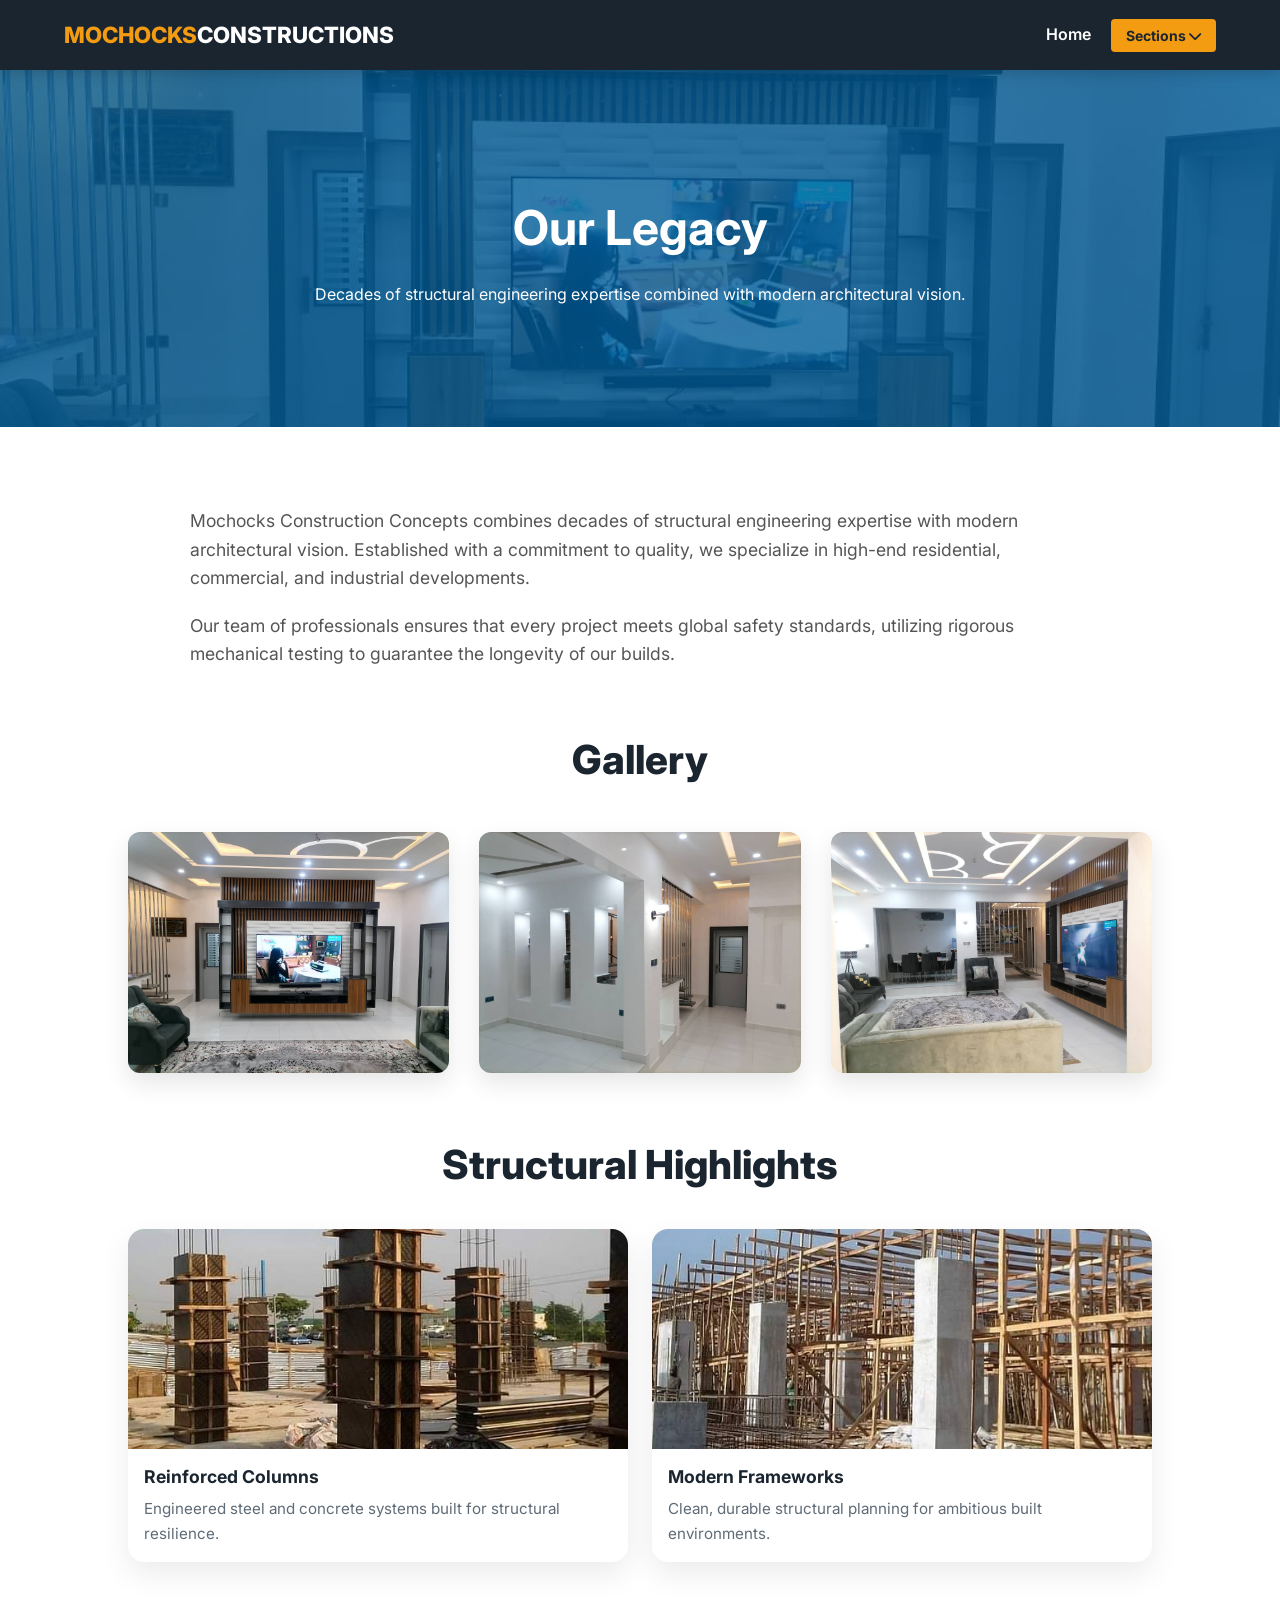
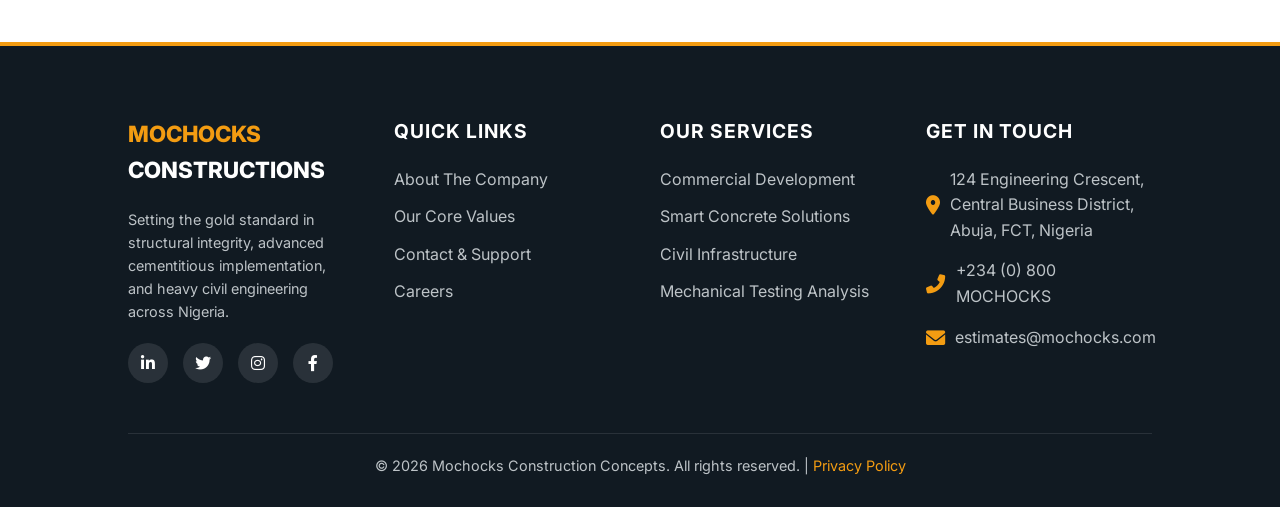
==== about.html @ 684a959b "Initial website design Proposed outlook of the website" ====
<!DOCTYPE html>
<html lang="en">
<head>
    <meta charset="UTF-8">
    <meta name="viewport" content="width=device-width, initial-scale=1.0">
    <title>About Us | Mochocks Construction Concepts</title>
    <link href="https://fonts.googleapis.com/css2?family=Inter:wght@300;400;600;800&display=swap" rel="stylesheet">
    <link rel="stylesheet" href="https://cdnjs.cloudflare.com/ajax/libs/font-awesome/6.0.0/css/all.min.css">
    <link rel="stylesheet" href="style.css">
</head>
<body>

    <header>
        <div class="logo">MOCHOCKS<span>CONSTRUCTIONS</span></div>
        <div class="nav-container">
            <ul class="nav-links"><li><a href="index.html">Home</a></li></ul>
            <div class="dropdown">
                <button class="dropbtn">Sections <i class="fa fa-chevron-down"></i></button>
                <div class="dropdown-content">
                    <a href="about.html">About Us</a>
                    <a href="values.html">Core Values</a>
                    <a href="services.html">Services</a>
                    <a href="contact.html">Contact Us</a>
                </div>
            </div>
        </div>
    </header>

    <div class="page-header header-about">
        <h1>Our Legacy</h1>
        <p>Decades of structural engineering expertise combined with modern architectural vision.</p>
    </div>

    <section>
        <div style="max-width: 900px; margin: 0 auto; font-size: 1.1rem; color: #555;">
            <p style="margin-bottom: 20px;">Mochocks Construction Concepts combines decades of structural engineering expertise with modern architectural vision. Established with a commitment to quality, we specialize in high-end residential, commercial, and industrial developments.</p>
            <p>Our team of professionals ensures that every project meets global safety standards, utilizing rigorous mechanical testing to guarantee the longevity of our builds.</p>
        </div>

        <h2 class="section-title" style="margin-top: 60px;">Gallery</h2>
        <div class="grid-3">
            <img src="Gallery_pic.jpg" alt="Construction Site" style="width: 100%; border-radius: 12px; box-shadow: 0 10px 25px rgba(0,0,0,0.1);">
            <img src="Gallery_pic2.jpg" alt="Engineering Plans" style="width: 100%; border-radius: 12px; box-shadow: 0 10px 25px rgba(0,0,0,0.1);">
            <img src="Gallery_pic3.jpg" alt="Heavy Machinery" style="width: 100%; border-radius: 12px; box-shadow: 0 10px 25px rgba(0,0,0,0.1);">
        </div>

        <h2 class="section-title" style="margin-top: 60px;">Structural Highlights</h2>
        <div class="image-grid">
            <div class="image-card">
                <img src="Column_pic.jpg" alt="Reinforced building column">
                <h4>Reinforced Columns</h4>
                <p>Engineered steel and concrete systems built for structural resilience.</p>
            </div>
            <div class="image-card">
                <img src="Column_pic2.jpg" alt="Modern structural framework">
                <h4>Modern Frameworks</h4>
                <p>Clean, durable structural planning for ambitious built environments.</p>
            </div>
        </div>
    </section>

    <footer>
        <div class="grid-4">
            <div class="footer-col">
                <div class="logo" style="margin-bottom: 20px;">MOCHOCKS<br><span>CONSTRUCTIONS</span></div>
                <p style="font-size: 0.9rem; margin-bottom: 20px;">Setting the gold standard in structural integrity, advanced cementitious implementation, and heavy civil engineering across Nigeria.</p>
                <div class="social-links">
                    <a href="#"><i class="fab fa-linkedin-in"></i></a>
                    <a href="#"><i class="fab fa-twitter"></i></a>
                    <a href="#"><i class="fab fa-instagram"></i></a>
                    <a href="#"><i class="fab fa-facebook-f"></i></a>
                </div>
            </div>

            <div class="footer-col">
                <h4>Quick Links</h4>
                <ul>
                    <li><a href="about.html">About The Company</a></li>
                    <li><a href="values.html">Our Core Values</a></li>
                    <li><a href="contact.html">Contact & Support</a></li>
                    <li><a href="#">Careers</a></li>
                </ul>
            </div>

            <div class="footer-col">
                <h4>Our Services</h4>
                <ul>
                    <li><a href="services.html">Commercial Development</a></li>
                    <li><a href="services.html">Smart Concrete Solutions</a></li>
                    <li><a href="services.html">Civil Infrastructure</a></li>
                    <li><a href="services.html">Mechanical Testing Analysis</a></li>
                </ul>
            </div>

            <div class="footer-col footer-contact-info">
                <h4>Get In Touch</h4>
                <p><i class="fas fa-map-marker-alt"></i> 124 Engineering Crescent, Central Business District, Abuja, FCT, Nigeria</p>
                <p><i class="fas fa-phone-alt"></i> +234 (0) 800 MOCHOCKS</p>
                <p><i class="fas fa-envelope"></i> estimates@mochocks.com</p>
            </div>
        </div>

        <div class="footer-bottom">
            <p>&copy; 2026 Mochocks Construction Concepts. All rights reserved. | <a href="#" style="color: var(--accent-orange);">Privacy Policy</a></p>
        </div>
    </footer>
</body>
</html>
---- style.css ----
/* --- Base Variables & Reset --- */
:root {
    --nav-bg: #1A2530; --hero-bg: #2C3E50; --primary-blue: #005B96;
    --accent-orange: #F39C12; --light-bg: #F4F7F6; --text-dark: #333333;
    --text-light: #FFFFFF; --footer-bg: #111a22;
}

* { margin: 0; padding: 0; box-sizing: border-box; font-family: 'Inter', sans-serif; }

body { line-height: 1.6; color: var(--text-dark); padding-top: 70px; background: #fff; }
body.bg-light { background: var(--light-bg); }
body.bg-contact {
    min-height: 100vh;
    background: linear-gradient(rgba(10, 24, 39, 0.72), rgba(10, 24, 39, 0.72)),
                url('Home_pic.jpg') center/cover fixed;
}

/* Background helpers */
.bg-alt { background-color: var(--light-bg); }
.bg-dark { background-color: var(--nav-bg); color: var(--text-light); }
.bg-dark .section-title { color: var(--text-light); }

a { text-decoration: none; color: inherit; transition: 0.3s; }

/* --- Navigation --- */
header {
    background-color: var(--nav-bg); padding: 0 5%;
    display: flex; justify-content: space-between; align-items: center;
    position: fixed; width: 100%; top: 0; z-index: 1000;
    height: 70px; box-shadow: 0 2px 15px rgba(0,0,0,0.2);
}
.logo { color: var(--accent-orange); font-size: 1.4rem; font-weight: 800; }
.logo span { color: var(--text-light); }
.nav-container { display: flex; align-items: center; gap: 20px; }
.nav-links { list-style: none; display: flex; gap: 20px; }
.nav-links li a { color: var(--text-light); font-weight: 600; }
.nav-links li a:hover { color: var(--accent-orange); }

/* --- Dropdown --- */
.dropdown { position: relative; display: inline-block; }
.dropbtn {
    background: var(--accent-orange); color: var(--nav-bg); padding: 8px 15px;
    font-size: 14px; border: none; cursor: pointer; border-radius: 4px; font-weight: 700;
}
.dropdown-content {
    display: none; position: absolute; right: 0; background-color: #f9f9f9;
    min-width: 180px; box-shadow: 0px 8px 16px rgba(0,0,0,0.2); z-index: 1; border-radius: 4px;
}
.dropdown-content a { color: #333; padding: 12px 16px; display: block; font-size: 14px; }
.dropdown-content a:hover { background-color: #eee; color: var(--accent-orange); }
.dropdown:hover .dropdown-content { display: block; }

/* --- Page Headers --- */
.page-header { text-align: center; color: white; }
.page-header h1 { font-size: 3rem; margin-bottom: 15px; }

.header-home {
    background: linear-gradient(rgba(0,0,0,0.6), rgba(0,0,0,0.6)), url('Home_pic.jpg') center/cover;
    height: 100vh; display: flex; flex-direction: column; justify-content: center; align-items: center;
    padding: 0 20px; margin-top: -70px;
}
.header-home h1 { font-size: 4rem; text-transform: uppercase; letter-spacing: 2px; }

.header-about { background: linear-gradient(rgba(0,91,150,0.8), rgba(0,91,150,0.8)), url('Gallery_pic.jpg') center/cover; padding: 120px 10%; }
.header-values { background: linear-gradient(rgba(0,0,0,0.5), rgba(0,0,0,0.5)), url('Gallery_pic2.jpg') center/cover; padding: 120px 10%; }
.header-services { background: linear-gradient(rgba(44,62,80,0.8), rgba(44,62,80,0.8)), url('Service_pic.jpg') center/cover; padding: 120px 10%; }

/* --- Global Sections & Grids --- */
section { padding: 80px 10%; }
.section-title { text-align: center; font-size: 2.5rem; margin-bottom: 2rem; font-weight: 800; color: var(--nav-bg); }

.grid-2 { display: grid; grid-template-columns: repeat(auto-fit, minmax(400px, 1fr)); gap: 40px; align-items: center; }
.grid-3 { display: grid; grid-template-columns: repeat(auto-fit, minmax(300px, 1fr)); gap: 30px; margin-top: 40px; }
.grid-4 { display: grid; grid-template-columns: repeat(auto-fit, minmax(200px, 1fr)); gap: 40px; }

/* --- Cards --- */
.card {
    background: white; padding: 40px 30px; border-radius: 12px; text-align: center;
    box-shadow: 0 10px 30px rgba(0,0,0,0.05); transition: 0.3s; border-bottom: 4px solid var(--accent-orange);
}
.card:hover { transform: translateY(-5px); }
.card-services { background: #F4F7F6; border-bottom: none; box-shadow: 0 5px 15px rgba(0,0,0,0.05); text-align: left; }
.card-services:hover { box-shadow: 0 10px 25px rgba(0,0,0,0.1); }

/* --- Buttons --- */
.btn {
    padding: 15px 35px; background: var(--accent-orange); color: var(--nav-bg);
    font-weight: 800; border-radius: 5px; display: inline-block; border: none; cursor: pointer; text-transform: uppercase;
}
.btn:hover { background: #e67e22; transform: translateY(-3px); }
.btn-outline { background: transparent; border: 2px solid var(--accent-orange); color: var(--accent-orange); }
.btn-outline:hover { background: var(--accent-orange); color: var(--nav-bg); }

/* --- Image Showcase --- */
.image-grid {
    display: grid;
    grid-template-columns: repeat(auto-fit, minmax(240px, 1fr));
    gap: 24px;
    margin-top: 30px;
}
.image-card {
    background: #fff;
    border-radius: 16px;
    overflow: hidden;
    box-shadow: 0 12px 30px rgba(0,0,0,0.08);
}
.image-card img {
    width: 100%;
    height: 220px;
    object-fit: cover;
    display: block;
}
.image-card h4 {
    padding: 14px 16px 6px;
    color: var(--nav-bg);
    font-size: 1.1rem;
}
.image-card p {
    padding: 0 16px 16px;
    color: #5f6b76;
    font-size: 0.95rem;
}

/* --- Expanded Footer --- */
footer { background-color: var(--footer-bg); color: #bdc3c7; padding: 70px 10% 30px; border-top: 4px solid var(--accent-orange); }
.footer-col h4 { color: var(--text-light); font-size: 1.2rem; margin-bottom: 20px; text-transform: uppercase; letter-spacing: 1px; }
.footer-col ul { list-style: none; }
.footer-col ul li { margin-bottom: 12px; }
.footer-col ul li a:hover { color: var(--accent-orange); padding-left: 5px; }
.footer-contact-info p { display: flex; align-items: center; gap: 10px; margin-bottom: 15px; }
.footer-contact-info i { color: var(--accent-orange); font-size: 1.2rem; width: 20px; }
.social-links { display: flex; gap: 15px; margin-top: 20px; }
.social-links a { display: inline-flex; align-items: center; justify-content: center; width: 40px; height: 40px; background: rgba(255,255,255,0.1); border-radius: 50%; color: white; transition: 0.3s; }
.social-links a:hover { background: var(--accent-orange); color: var(--nav-bg); transform: translateY(-3px); }
.footer-bottom { text-align: center; margin-top: 50px; padding-top: 20px; border-top: 1px solid rgba(255,255,255,0.1); font-size: 0.9rem; }

/* --- Contact Page --- */
.section-contact {
    min-height: calc(100vh - 70px);
    display: flex;
    align-items: center;
    justify-content: center;
    padding: 110px 5% 80px;
}

.contact-shell {
    width: min(1120px, 100%);
    display: grid;
    grid-template-columns: 1.05fr 0.95fr;
    gap: 30px;
}

.contact-intro,
.contact-card {
    border-radius: 24px;
    box-shadow: 0 20px 45px rgba(0, 0, 0, 0.18);
}

.contact-intro {
    background: rgba(255, 255, 255, 0.92);
    padding: 36px;
    backdrop-filter: blur(8px);
}

.eyebrow {
    display: inline-block;
    margin-bottom: 12px;
    padding: 7px 12px;
    border-radius: 999px;
    background: rgba(243, 156, 18, 0.16);
    color: var(--primary-blue);
    font-size: 0.8rem;
    font-weight: 800;
    letter-spacing: 0.12em;
    text-transform: uppercase;
}

.contact-intro h1 {
    font-size: 2.25rem;
    line-height: 1.2;
    margin-bottom: 12px;
    color: var(--nav-bg);
}

.intro-copy,
.card-copy {
    color: #4f5d67;
    font-size: 1rem;
}

.contact-list {
    display: grid;
    gap: 12px;
    margin-top: 24px;
}

.contact-item {
    display: flex;
    align-items: center;
    gap: 10px;
    padding: 12px 14px;
    border-radius: 12px;
    background: #f6f9fb;
    color: var(--nav-bg);
}

.contact-item i {
    color: var(--accent-orange);
    width: 18px;
}

.contact-card {
    background: #ffffff;
    padding: 36px;
}

.contact-card h2 {
    font-size: 1.8rem;
    margin-bottom: 8px;
    color: var(--nav-bg);
}

.contact-card form {
    display: flex;
    flex-direction: column;
    gap: 14px;
    margin-top: 20px;
}

.contact-card input,
.contact-card textarea {
    width: 100%;
    padding: 13px 14px;
    border: 1px solid #d7dde2;
    border-radius: 12px;
    background: #f7f9fb;
    font-size: 1rem;
    color: var(--text-dark);
}

.contact-card input:focus,
.contact-card textarea:focus {
    outline: none;
    border-color: var(--primary-blue);
    box-shadow: 0 0 0 3px rgba(0, 91, 150, 0.15);
}

.contact-card textarea {
    min-height: 120px;
    resize: vertical;
}

.btn-block {
    width: 100%;
    text-align: center;
    border-radius: 12px;
    margin-top: 6px;
}

.chatbot-container {
    position: fixed;
    bottom: 24px;
    right: 24px;
    width: 340px;
    background: #fff;
    border-radius: 16px;
    box-shadow: 0 20px 45px rgba(0, 0, 0, 0.22);
    overflow: hidden;
    z-index: 9999;
    display: flex;
    flex-direction: column;
    border: 1px solid #e7e9ef;
}

.chat-header {
    background: var(--primary-blue);
    color: #fff;
    padding: 14px 16px;
    font-weight: 600;
    display: flex;
    justify-content: space-between;
    align-items: center;
}

.chat-body {
    height: 220px;
    padding: 16px;
    background: #f8fafc;
    overflow-y: auto;
}

.message {
    max-width: 86%;
    padding: 10px 12px;
    border-radius: 14px;
    font-size: 0.92rem;
    margin-bottom: 10px;
}

.msg-ai {
    background: #e2f2fb;
    color: var(--text-dark);
}

.chat-input-area {
    display: flex;
    padding: 12px 14px;
    background: #fff;
    border-top: 1px solid #eef2f6;
}

.chat-input-area input {
    flex: 1;
    padding: 10px 12px;
    border: 1px solid #d7dde2;
    border-radius: 999px;
    outline: none;
}

.chat-input-area button {
    background: var(--primary-blue);
    color: #fff;
    border: none;
    padding: 0 14px;
    margin-left: 10px;
    border-radius: 999px;
    cursor: pointer;
}

@media (max-width: 900px) {
    .contact-shell {
        grid-template-columns: 1fr;
    }
}

@media (max-width: 640px) {
    .section-contact {
        padding: 90px 4% 90px;
    }

    .contact-intro,
    .contact-card {
        padding: 24px;
    }

    .chatbot-container {
        width: calc(100% - 24px);
        right: 12px;
        left: 12px;
        bottom: 12px;
    }
}
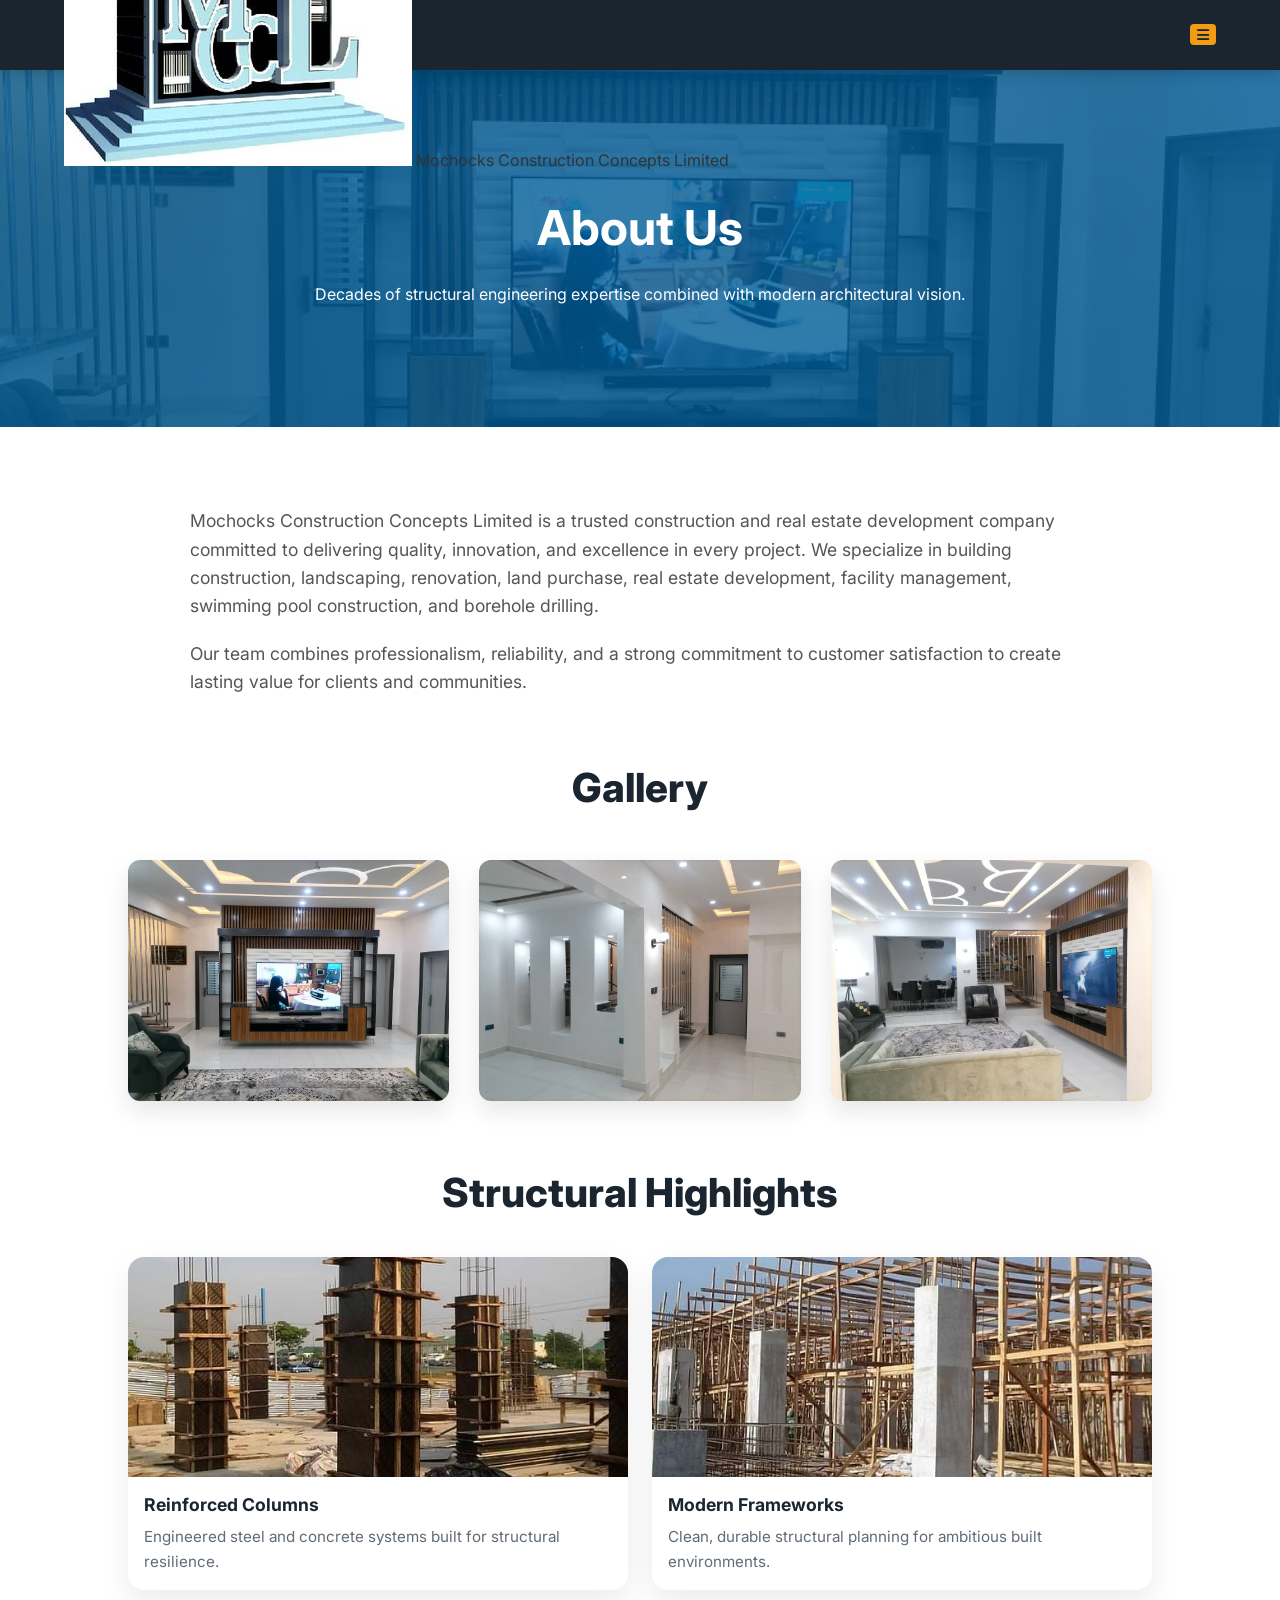
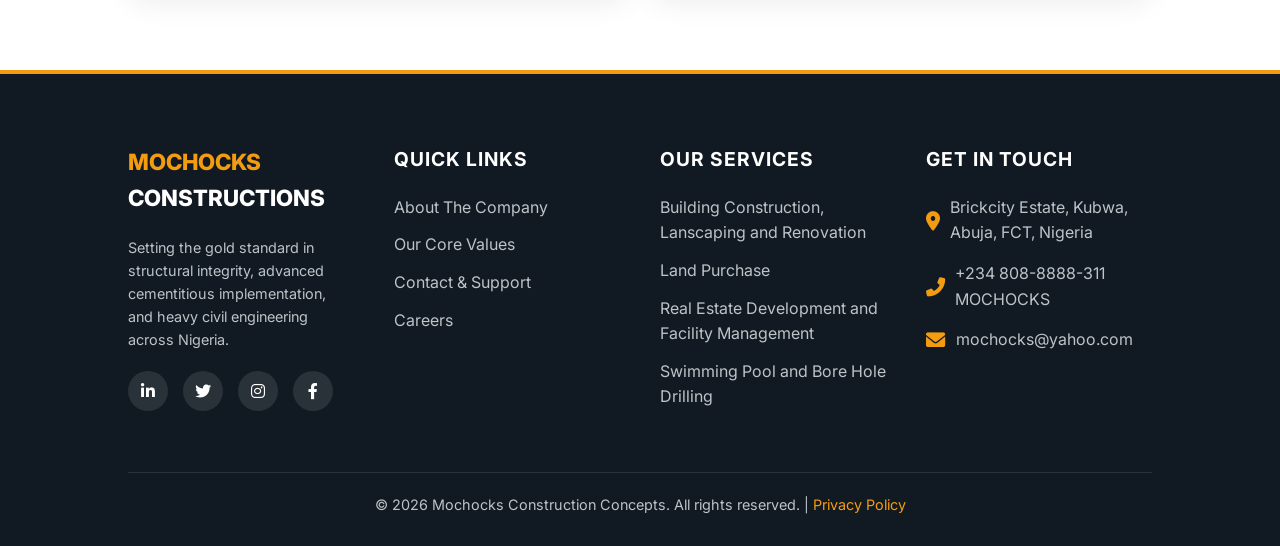
==== commit b2d51b22: "New version (v2) v2 of the initial" ====
--- a/about.html
+++ b/about.html
@@ -11,11 +11,13 @@
 <body>
 
     <header>
-        <div class="logo">MOCHOCKS<span>CONSTRUCTIONS</span></div>
+        <a href="index.html" class="brand-link">
+            <img src="com_logo.jpg" alt="Mochocks Construction Concepts Limited logo" class="brand-logo">
+            <span class="brand-label"><span class="brand-part-one">Mochocks Construction</span> <span class="brand-part-two">Concepts Limited</span></span>
+        </a>
         <div class="nav-container">
-            <ul class="nav-links"><li><a href="index.html">Home</a></li></ul>
             <div class="dropdown">
-                <button class="dropbtn">Sections <i class="fa fa-chevron-down"></i></button>
+                <button class="dropbtn" aria-label="Open menu"><i class="fas fa-bars"></i></button>
                 <div class="dropdown-content">
                     <a href="about.html">About Us</a>
                     <a href="values.html">Core Values</a>
@@ -27,14 +29,14 @@
     </header>
 
     <div class="page-header header-about">
-        <h1>Our Legacy</h1>
+        <h1>About Us</h1>
         <p>Decades of structural engineering expertise combined with modern architectural vision.</p>
     </div>
 
     <section>
         <div style="max-width: 900px; margin: 0 auto; font-size: 1.1rem; color: #555;">
-            <p style="margin-bottom: 20px;">Mochocks Construction Concepts combines decades of structural engineering expertise with modern architectural vision. Established with a commitment to quality, we specialize in high-end residential, commercial, and industrial developments.</p>
-            <p>Our team of professionals ensures that every project meets global safety standards, utilizing rigorous mechanical testing to guarantee the longevity of our builds.</p>
+            <p style="margin-bottom: 20px;">Mochocks Construction Concepts Limited is a trusted construction and real estate development company committed to delivering quality, innovation, and excellence in every project. We specialize in building construction, landscaping, renovation, land purchase, real estate development, facility management, swimming pool construction, and borehole drilling.</p>
+            <p>Our team combines professionalism, reliability, and a strong commitment to customer satisfaction to create lasting value for clients and communities.</p>
         </div>
 
         <h2 class="section-title" style="margin-top: 60px;">Gallery</h2>
@@ -59,19 +61,22 @@
         </div>
     </section>
 
+    <!-- Expanded Professional Footer -->
     <footer>
         <div class="grid-4">
+            <!-- Column 1: Brand Info -->
             <div class="footer-col">
                 <div class="logo" style="margin-bottom: 20px;">MOCHOCKS<br><span>CONSTRUCTIONS</span></div>
                 <p style="font-size: 0.9rem; margin-bottom: 20px;">Setting the gold standard in structural integrity, advanced cementitious implementation, and heavy civil engineering across Nigeria.</p>
                 <div class="social-links">
-                    <a href="#"><i class="fab fa-linkedin-in"></i></a>
-                    <a href="#"><i class="fab fa-twitter"></i></a>
-                    <a href="#"><i class="fab fa-instagram"></i></a>
-                    <a href="#"><i class="fab fa-facebook-f"></i></a>
+                    <a href="https://www.linkedin.com/in/bldr-aliyu-mustapha-863a98b1/?lipi=urn%3Ali%3Apage%3Ad_flagship3_profile_view_base_contact_details%3BDidrW4V2QxCbMGUSMFq9VA%3D%3D"><i class="fab fa-linkedin-in"></i></a>
+                    <a href="https://x.com/Mochocks?s=20"><i class="fab fa-twitter"></i></a>
+                    <a href="https://www.instagram.com/mochocks_constructionconcepts?utm_source=ig_web_button_share_sheet&igsh=ZDNlZDc0MzIxNw=="><i class="fab fa-instagram"></i></a>
+                    <a href="https://www.facebook.com/profile.php?id=100063784490298"><i class="fab fa-facebook-f"></i></a>
                 </div>
             </div>
 
+            <!-- Column 2: Quick Links -->
             <div class="footer-col">
                 <h4>Quick Links</h4>
                 <ul>
@@ -82,21 +87,23 @@
                 </ul>
             </div>
 
+            <!-- Column 3: Services -->
             <div class="footer-col">
                 <h4>Our Services</h4>
                 <ul>
-                    <li><a href="services.html">Commercial Development</a></li>
-                    <li><a href="services.html">Smart Concrete Solutions</a></li>
-                    <li><a href="services.html">Civil Infrastructure</a></li>
-                    <li><a href="services.html">Mechanical Testing Analysis</a></li>
+                    <li><a href="services.html">Building Construction, Lanscaping and Renovation</a></li>
+                    <li><a href="services.html">Land Purchase</a></li>
+                    <li><a href="services.html">Real Estate Development and Facility Management</a></li>
+                    <li><a href="services.html">Swimming Pool and Bore Hole Drilling</a></li>
                 </ul>
             </div>
 
+            <!-- Column 4: Contact Info -->
             <div class="footer-col footer-contact-info">
                 <h4>Get In Touch</h4>
-                <p><i class="fas fa-map-marker-alt"></i> 124 Engineering Crescent, Central Business District, Abuja, FCT, Nigeria</p>
-                <p><i class="fas fa-phone-alt"></i> +234 (0) 800 MOCHOCKS</p>
-                <p><i class="fas fa-envelope"></i> estimates@mochocks.com</p>
+                <p><i class="fas fa-map-marker-alt"></i> Brickcity Estate, Kubwa, Abuja, FCT, Nigeria</p>
+                <p><i class="fas fa-phone-alt"></i> +234 808-8888-311 MOCHOCKS</p>
+                <p><i class="fas fa-envelope"></i> mochocks@yahoo.com</p>
             </div>
         </div>
 
@@ -104,5 +111,6 @@
             <p>&copy; 2026 Mochocks Construction Concepts. All rights reserved. | <a href="#" style="color: var(--accent-orange);">Privacy Policy</a></p>
         </div>
     </footer>
+
 </body>
 </html>
--- a/style.css
+++ b/style.css
@@ -1,352 +1,491 @@
-/* --- Base Variables & Reset --- */
-:root {
-    --nav-bg: #1A2530; --hero-bg: #2C3E50; --primary-blue: #005B96;
-    --accent-orange: #F39C12; --light-bg: #F4F7F6; --text-dark: #333333;
-    --text-light: #FFFFFF; --footer-bg: #111a22;
-}
-
-* { margin: 0; padding: 0; box-sizing: border-box; font-family: 'Inter', sans-serif; }
-
-body { line-height: 1.6; color: var(--text-dark); padding-top: 70px; background: #fff; }
-body.bg-light { background: var(--light-bg); }
-body.bg-contact {
-    min-height: 100vh;
-    background: linear-gradient(rgba(10, 24, 39, 0.72), rgba(10, 24, 39, 0.72)),
-                url('Home_pic.jpg') center/cover fixed;
-}
-
-/* Background helpers */
-.bg-alt { background-color: var(--light-bg); }
-.bg-dark { background-color: var(--nav-bg); color: var(--text-light); }
-.bg-dark .section-title { color: var(--text-light); }
-
-a { text-decoration: none; color: inherit; transition: 0.3s; }
-
-/* --- Navigation --- */
-header {
-    background-color: var(--nav-bg); padding: 0 5%;
-    display: flex; justify-content: space-between; align-items: center;
-    position: fixed; width: 100%; top: 0; z-index: 1000;
-    height: 70px; box-shadow: 0 2px 15px rgba(0,0,0,0.2);
-}
-.logo { color: var(--accent-orange); font-size: 1.4rem; font-weight: 800; }
-.logo span { color: var(--text-light); }
-.nav-container { display: flex; align-items: center; gap: 20px; }
-.nav-links { list-style: none; display: flex; gap: 20px; }
-.nav-links li a { color: var(--text-light); font-weight: 600; }
-.nav-links li a:hover { color: var(--accent-orange); }
-
-/* --- Dropdown --- */
-.dropdown { position: relative; display: inline-block; }
-.dropbtn {
-    background: var(--accent-orange); color: var(--nav-bg); padding: 8px 15px;
-    font-size: 14px; border: none; cursor: pointer; border-radius: 4px; font-weight: 700;
-}
-.dropdown-content {
-    display: none; position: absolute; right: 0; background-color: #f9f9f9;
-    min-width: 180px; box-shadow: 0px 8px 16px rgba(0,0,0,0.2); z-index: 1; border-radius: 4px;
-}
-.dropdown-content a { color: #333; padding: 12px 16px; display: block; font-size: 14px; }
-.dropdown-content a:hover { background-color: #eee; color: var(--accent-orange); }
-.dropdown:hover .dropdown-content { display: block; }
-
-/* --- Page Headers --- */
-.page-header { text-align: center; color: white; }
-.page-header h1 { font-size: 3rem; margin-bottom: 15px; }
-
-.header-home {
-    background: linear-gradient(rgba(0,0,0,0.6), rgba(0,0,0,0.6)), url('Home_pic.jpg') center/cover;
-    height: 100vh; display: flex; flex-direction: column; justify-content: center; align-items: center;
-    padding: 0 20px; margin-top: -70px;
-}
-.header-home h1 { font-size: 4rem; text-transform: uppercase; letter-spacing: 2px; }
-
-.header-about { background: linear-gradient(rgba(0,91,150,0.8), rgba(0,91,150,0.8)), url('Gallery_pic.jpg') center/cover; padding: 120px 10%; }
-.header-values { background: linear-gradient(rgba(0,0,0,0.5), rgba(0,0,0,0.5)), url('Gallery_pic2.jpg') center/cover; padding: 120px 10%; }
-.header-services { background: linear-gradient(rgba(44,62,80,0.8), rgba(44,62,80,0.8)), url('Service_pic.jpg') center/cover; padding: 120px 10%; }
-
-/* --- Global Sections & Grids --- */
-section { padding: 80px 10%; }
-.section-title { text-align: center; font-size: 2.5rem; margin-bottom: 2rem; font-weight: 800; color: var(--nav-bg); }
-
-.grid-2 { display: grid; grid-template-columns: repeat(auto-fit, minmax(400px, 1fr)); gap: 40px; align-items: center; }
-.grid-3 { display: grid; grid-template-columns: repeat(auto-fit, minmax(300px, 1fr)); gap: 30px; margin-top: 40px; }
-.grid-4 { display: grid; grid-template-columns: repeat(auto-fit, minmax(200px, 1fr)); gap: 40px; }
-
-/* --- Cards --- */
-.card {
-    background: white; padding: 40px 30px; border-radius: 12px; text-align: center;
-    box-shadow: 0 10px 30px rgba(0,0,0,0.05); transition: 0.3s; border-bottom: 4px solid var(--accent-orange);
-}
-.card:hover { transform: translateY(-5px); }
-.card-services { background: #F4F7F6; border-bottom: none; box-shadow: 0 5px 15px rgba(0,0,0,0.05); text-align: left; }
-.card-services:hover { box-shadow: 0 10px 25px rgba(0,0,0,0.1); }
-
-/* --- Buttons --- */
-.btn {
-    padding: 15px 35px; background: var(--accent-orange); color: var(--nav-bg);
-    font-weight: 800; border-radius: 5px; display: inline-block; border: none; cursor: pointer; text-transform: uppercase;
-}
-.btn:hover { background: #e67e22; transform: translateY(-3px); }
-.btn-outline { background: transparent; border: 2px solid var(--accent-orange); color: var(--accent-orange); }
-.btn-outline:hover { background: var(--accent-orange); color: var(--nav-bg); }
-
-/* --- Image Showcase --- */
-.image-grid {
-    display: grid;
-    grid-template-columns: repeat(auto-fit, minmax(240px, 1fr));
-    gap: 24px;
-    margin-top: 30px;
-}
-.image-card {
-    background: #fff;
-    border-radius: 16px;
-    overflow: hidden;
-    box-shadow: 0 12px 30px rgba(0,0,0,0.08);
-}
-.image-card img {
-    width: 100%;
-    height: 220px;
-    object-fit: cover;
-    display: block;
-}
-.image-card h4 {
-    padding: 14px 16px 6px;
-    color: var(--nav-bg);
-    font-size: 1.1rem;
-}
-.image-card p {
-    padding: 0 16px 16px;
-    color: #5f6b76;
-    font-size: 0.95rem;
-}
-
-/* --- Expanded Footer --- */
-footer { background-color: var(--footer-bg); color: #bdc3c7; padding: 70px 10% 30px; border-top: 4px solid var(--accent-orange); }
-.footer-col h4 { color: var(--text-light); font-size: 1.2rem; margin-bottom: 20px; text-transform: uppercase; letter-spacing: 1px; }
-.footer-col ul { list-style: none; }
-.footer-col ul li { margin-bottom: 12px; }
-.footer-col ul li a:hover { color: var(--accent-orange); padding-left: 5px; }
-.footer-contact-info p { display: flex; align-items: center; gap: 10px; margin-bottom: 15px; }
-.footer-contact-info i { color: var(--accent-orange); font-size: 1.2rem; width: 20px; }
-.social-links { display: flex; gap: 15px; margin-top: 20px; }
-.social-links a { display: inline-flex; align-items: center; justify-content: center; width: 40px; height: 40px; background: rgba(255,255,255,0.1); border-radius: 50%; color: white; transition: 0.3s; }
-.social-links a:hover { background: var(--accent-orange); color: var(--nav-bg); transform: translateY(-3px); }
-.footer-bottom { text-align: center; margin-top: 50px; padding-top: 20px; border-top: 1px solid rgba(255,255,255,0.1); font-size: 0.9rem; }
-
-/* --- Contact Page --- */
-.section-contact {
-    min-height: calc(100vh - 70px);
-    display: flex;
-    align-items: center;
-    justify-content: center;
-    padding: 110px 5% 80px;
-}
-
-.contact-shell {
-    width: min(1120px, 100%);
-    display: grid;
-    grid-template-columns: 1.05fr 0.95fr;
-    gap: 30px;
-}
-
-.contact-intro,
-.contact-card {
-    border-radius: 24px;
-    box-shadow: 0 20px 45px rgba(0, 0, 0, 0.18);
-}
-
-.contact-intro {
-    background: rgba(255, 255, 255, 0.92);
-    padding: 36px;
-    backdrop-filter: blur(8px);
-}
-
-.eyebrow {
-    display: inline-block;
-    margin-bottom: 12px;
-    padding: 7px 12px;
-    border-radius: 999px;
-    background: rgba(243, 156, 18, 0.16);
-    color: var(--primary-blue);
-    font-size: 0.8rem;
-    font-weight: 800;
-    letter-spacing: 0.12em;
-    text-transform: uppercase;
-}
-
-.contact-intro h1 {
-    font-size: 2.25rem;
-    line-height: 1.2;
-    margin-bottom: 12px;
-    color: var(--nav-bg);
-}
-
-.intro-copy,
-.card-copy {
-    color: #4f5d67;
-    font-size: 1rem;
-}
-
-.contact-list {
-    display: grid;
-    gap: 12px;
-    margin-top: 24px;
-}
-
-.contact-item {
-    display: flex;
-    align-items: center;
-    gap: 10px;
-    padding: 12px 14px;
-    border-radius: 12px;
-    background: #f6f9fb;
-    color: var(--nav-bg);
-}
-
-.contact-item i {
-    color: var(--accent-orange);
-    width: 18px;
-}
-
-.contact-card {
-    background: #ffffff;
-    padding: 36px;
-}
-
-.contact-card h2 {
-    font-size: 1.8rem;
-    margin-bottom: 8px;
-    color: var(--nav-bg);
-}
-
-.contact-card form {
-    display: flex;
-    flex-direction: column;
-    gap: 14px;
-    margin-top: 20px;
-}
-
-.contact-card input,
-.contact-card textarea {
-    width: 100%;
-    padding: 13px 14px;
-    border: 1px solid #d7dde2;
-    border-radius: 12px;
-    background: #f7f9fb;
-    font-size: 1rem;
-    color: var(--text-dark);
-}
-
-.contact-card input:focus,
-.contact-card textarea:focus {
-    outline: none;
-    border-color: var(--primary-blue);
-    box-shadow: 0 0 0 3px rgba(0, 91, 150, 0.15);
-}
-
-.contact-card textarea {
-    min-height: 120px;
-    resize: vertical;
-}
-
-.btn-block {
-    width: 100%;
-    text-align: center;
-    border-radius: 12px;
-    margin-top: 6px;
-}
-
-.chatbot-container {
-    position: fixed;
-    bottom: 24px;
-    right: 24px;
-    width: 340px;
-    background: #fff;
-    border-radius: 16px;
-    box-shadow: 0 20px 45px rgba(0, 0, 0, 0.22);
-    overflow: hidden;
-    z-index: 9999;
-    display: flex;
-    flex-direction: column;
-    border: 1px solid #e7e9ef;
-}
-
-.chat-header {
-    background: var(--primary-blue);
-    color: #fff;
-    padding: 14px 16px;
-    font-weight: 600;
-    display: flex;
-    justify-content: space-between;
-    align-items: center;
-}
-
-.chat-body {
-    height: 220px;
-    padding: 16px;
-    background: #f8fafc;
-    overflow-y: auto;
-}
-
-.message {
-    max-width: 86%;
-    padding: 10px 12px;
-    border-radius: 14px;
-    font-size: 0.92rem;
-    margin-bottom: 10px;
-}
-
-.msg-ai {
-    background: #e2f2fb;
-    color: var(--text-dark);
-}
-
-.chat-input-area {
-    display: flex;
-    padding: 12px 14px;
-    background: #fff;
-    border-top: 1px solid #eef2f6;
-}
-
-.chat-input-area input {
-    flex: 1;
-    padding: 10px 12px;
-    border: 1px solid #d7dde2;
-    border-radius: 999px;
-    outline: none;
-}
-
-.chat-input-area button {
-    background: var(--primary-blue);
-    color: #fff;
-    border: none;
-    padding: 0 14px;
-    margin-left: 10px;
-    border-radius: 999px;
-    cursor: pointer;
-}
-
-@media (max-width: 900px) {
-    .contact-shell {
-        grid-template-columns: 1fr;
-    }
-}
-
-@media (max-width: 640px) {
-    .section-contact {
-        padding: 90px 4% 90px;
-    }
-
-    .contact-intro,
-    .contact-card {
-        padding: 24px;
-    }
-
-    .chatbot-container {
-        width: calc(100% - 24px);
-        right: 12px;
-        left: 12px;
-        bottom: 12px;
-    }
-}+/* --- Base Variables & Reset --- */
+:root {
+    --nav-bg: #1A2530; --hero-bg: #2C3E50; --primary-blue: #005B96;
+    --accent-orange: #F39C12; --light-bg: #F4F7F6; --text-dark: #333333;
+    --text-light: #FFFFFF; --footer-bg: #111a22;
+}
+
+* { margin: 0; padding: 0; box-sizing: border-box; font-family: 'Inter', sans-serif; }
+
+body { line-height: 1.6; color: var(--text-dark); padding-top: 70px; background: #fff; text-align: left; }
+body.bg-light { background: var(--light-bg); }
+body.bg-contact {
+    min-height: 100vh;
+    background: linear-gradient(rgba(10, 24, 39, 0.72), rgba(10, 24, 39, 0.72)),
+                url('Home_pic.jpg') center/cover fixed;
+}
+
+/* Background helpers */
+.bg-alt { background-color: var(--light-bg); }
+.bg-dark { background-color: var(--nav-bg); color: var(--text-light); }
+.bg-dark .section-title { color: var(--text-light); }
+
+a { text-decoration: none; color: inherit; transition: 0.3s; }
+
+/* --- Navigation --- */
+header {
+    background-color: var(--nav-bg); padding: 0 5%;
+    display: flex; justify-content: space-between; align-items: center;
+    position: fixed; width: 100%; top: 0; z-index: 1000;
+    height: 70px; box-shadow: 0 2px 15px rgba(0,0,0,0.2);
+}
+.logo { color: var(--accent-orange); font-size: 1.4rem; font-weight: 800; }
+.logo span { color: var(--text-light); }
+.nav-container { display: flex; align-items: center; gap: 20px; }
+.nav-links { list-style: none; display: flex; gap: 20px; }
+.nav-links li a { color: var(--text-light); font-weight: 600; }
+.nav-links li a:hover { color: var(--accent-orange); }
+
+/* --- Dropdown --- */
+.dropdown { position: relative; display: inline-block; }
+.dropbtn {
+    background: var(--accent-orange); color: var(--nav-bg); padding: 2px 7px;
+    font-size: 14px; border: none; cursor: pointer; border-radius: 4px; font-weight: 700;
+}
+.dropdown-content {
+    display: none; position: absolute; right: 0; background-color: #f9f9f9;
+    min-width: 160px; box-shadow: 0px 8px 16px rgba(0,0,0,0.2); z-index: 1; border-radius: 4px;
+}
+.dropdown-content a { color: #333; padding: 12px 16px; display: block; font-size: 14px; }
+.dropdown-content a:hover { background-color: #eee; color: var(--accent-orange); }
+.dropdown:hover .dropdown-content,
+.dropdown:focus-within .dropdown-content { display: block; }
+
+/* --- Page Headers --- */
+.page-header { text-align: center; color: white; }
+.page-header h1 { font-size: 3rem; margin-bottom: 15px; }
+
+.header-home {
+    background: linear-gradient(rgba(0,0,0,0.6), rgba(0,0,0,0.6)), url('Home_pic.jpg') center/cover;
+    height: 100vh; display: flex; flex-direction: column; justify-content: center; align-items: center;
+    padding: 0 20px; margin-top: -70px;
+}
+.header-home h1 { font-size: 4rem; text-transform: uppercase; letter-spacing: 2px; }
+
+.header-about { background: linear-gradient(rgba(0,91,150,0.8), rgba(0,91,150,0.8)), url('Gallery_pic.jpg') center/cover; padding: 120px 10%; }
+.header-values { background: linear-gradient(rgba(0,0,0,0.5), rgba(0,0,0,0.5)), url('Gallery_pic2.jpg') center/cover; padding: 120px 10%; }
+.header-services { background: linear-gradient(rgba(44,62,80,0.8), rgba(44,62,80,0.8)), url('Service_pic.jpg') center/cover; padding: 120px 10%; }
+
+/* --- Global Sections & Grids --- */
+section { padding: 80px 10%; }
+.section-title { text-align: center; font-size: 2.5rem; margin-bottom: 2rem; font-weight: 800; color: var(--nav-bg); }
+section p,
+section li,
+section h3,
+section h4 {
+    text-align: left;
+}
+section .section-title,
+section .card,
+section .image-card,
+section .contact-intro,
+section .contact-card {
+    text-align: center;
+}
+
+.grid-2 { display: grid; grid-template-columns: repeat(auto-fit, minmax(400px, 1fr)); gap: 40px; align-items: center; }
+.grid-3 { display: grid; grid-template-columns: repeat(auto-fit, minmax(300px, 1fr)); gap: 30px; margin-top: 40px; }
+.grid-4 { display: grid; grid-template-columns: repeat(auto-fit, minmax(200px, 1fr)); gap: 40px; }
+
+/* --- Cards --- */
+.card {
+    background: white; padding: 40px 30px; border-radius: 12px; text-align: center;
+    box-shadow: 0 10px 30px rgba(0,0,0,0.05); transition: 0.3s; border-bottom: 4px solid var(--accent-orange);
+}
+.card:hover { transform: translateY(-5px); }
+.card-services { background: #F4F7F6; border-bottom: none; box-shadow: 0 5px 15px rgba(0,0,0,0.05); text-align: left; }
+.card-services:hover { box-shadow: 0 10px 25px rgba(0,0,0,0.1); }
+
+/* --- Buttons --- */
+.btn {
+    padding: 15px 35px; background: var(--accent-orange); color: var(--nav-bg);
+    font-weight: 800; border-radius: 5px; display: inline-block; border: none; cursor: pointer; text-transform: uppercase;
+}
+.btn:hover { background: #e67e22; transform: translateY(-3px); }
+.btn-outline { background: transparent; border: 2px solid var(--accent-orange); color: var(--accent-orange); }
+.btn-outline:hover { background: var(--accent-orange); color: var(--nav-bg); }
+
+/* --- Image Showcase --- */
+.image-grid {
+    display: grid;
+    grid-template-columns: repeat(auto-fit, minmax(240px, 1fr));
+    gap: 24px;
+    margin-top: 30px;
+}
+.image-card {
+    background: #fff;
+    border-radius: 16px;
+    overflow: hidden;
+    box-shadow: 0 12px 30px rgba(0,0,0,0.08);
+}
+.image-card img {
+    width: 100%;
+    height: 220px;
+    object-fit: cover;
+    display: block;
+}
+.image-card h4 {
+    padding: 14px 16px 6px;
+    color: var(--nav-bg);
+    font-size: 1.1rem;
+}
+.image-card p {
+    padding: 0 16px 16px;
+    color: #5f6b76;
+    font-size: 0.95rem;
+}
+
+/* --- Expanded Footer --- */
+footer { background-color: var(--footer-bg); color: #bdc3c7; padding: 70px 10% 30px; border-top: 4px solid var(--accent-orange); }
+.footer-col h4 { color: var(--text-light); font-size: 1.2rem; margin-bottom: 20px; text-transform: uppercase; letter-spacing: 1px; }
+.footer-col ul { list-style: none; }
+.footer-col ul li { margin-bottom: 12px; }
+.footer-col ul li a:hover { color: var(--accent-orange); padding-left: 5px; }
+.footer-contact-info p { display: flex; align-items: center; gap: 10px; margin-bottom: 15px; }
+.footer-contact-info i { color: var(--accent-orange); font-size: 1.2rem; width: 20px; }
+.social-links { display: flex; gap: 15px; margin-top: 20px; }
+.social-links a { display: inline-flex; align-items: center; justify-content: center; width: 40px; height: 40px; background: rgba(255,255,255,0.1); border-radius: 50%; color: white; transition: 0.3s; }
+.social-links a:hover { background: var(--accent-orange); color: var(--nav-bg); transform: translateY(-3px); }
+.footer-bottom { text-align: center; margin-top: 50px; padding-top: 20px; border-top: 1px solid rgba(255,255,255,0.1); font-size: 0.9rem; }
+
+/* --- Contact Page --- */
+.section-contact {
+    min-height: calc(100vh - 70px);
+    display: flex;
+    align-items: center;
+    justify-content: center;
+    padding: 110px 5% 80px;
+}
+
+.contact-shell {
+    width: min(1120px, 100%);
+    display: grid;
+    grid-template-columns: 1.05fr 0.95fr;
+    gap: 30px;
+}
+
+.contact-intro,
+.contact-card {
+    border-radius: 24px;
+    box-shadow: 0 20px 45px rgba(0, 0, 0, 0.18);
+}
+
+.contact-intro {
+    background: rgba(255, 255, 255, 0.92);
+    padding: 36px;
+    backdrop-filter: blur(8px);
+}
+
+.eyebrow {
+    display: inline-block;
+    margin-bottom: 12px;
+    padding: 7px 12px;
+    border-radius: 999px;
+    background: rgba(243, 156, 18, 0.16);
+    color: var(--primary-blue);
+    font-size: 0.8rem;
+    font-weight: 800;
+    letter-spacing: 0.12em;
+    text-transform: uppercase;
+}
+
+.contact-intro h1 {
+    font-size: 2.25rem;
+    line-height: 1.2;
+    margin-bottom: 12px;
+    color: var(--nav-bg);
+}
+
+.intro-copy,
+.card-copy {
+    color: #4f5d67;
+    font-size: 1rem;
+}
+
+.contact-list {
+    display: grid;
+    gap: 12px;
+    margin-top: 24px;
+}
+
+.contact-item {
+    display: flex;
+    align-items: center;
+    gap: 10px;
+    padding: 12px 14px;
+    border-radius: 12px;
+    background: #f6f9fb;
+    color: var(--nav-bg);
+}
+
+.contact-item i {
+    color: var(--accent-orange);
+    width: 18px;
+}
+
+.contact-card {
+    background: #ffffff;
+    padding: 36px;
+}
+
+.contact-card h2 {
+    font-size: 1.8rem;
+    margin-bottom: 8px;
+    color: var(--nav-bg);
+}
+
+.contact-card form {
+    display: flex;
+    flex-direction: column;
+    gap: 14px;
+    margin-top: 20px;
+}
+
+.contact-card input,
+.contact-card textarea {
+    width: 100%;
+    padding: 13px 14px;
+    border: 1px solid #d7dde2;
+    border-radius: 12px;
+    background: #f7f9fb;
+    font-size: 1rem;
+    color: var(--text-dark);
+}
+
+.contact-card input:focus,
+.contact-card textarea:focus {
+    outline: none;
+    border-color: var(--primary-blue);
+    box-shadow: 0 0 0 3px rgba(0, 91, 150, 0.15);
+}
+
+.contact-card textarea {
+    min-height: 120px;
+    resize: vertical;
+}
+
+.btn-block {
+    width: 100%;
+    text-align: center;
+    border-radius: 12px;
+    margin-top: 6px;
+}
+
+.chatbot-container {
+    position: fixed;
+    bottom: 24px;
+    right: 24px;
+    width: 340px;
+    background: #fff;
+    border-radius: 16px;
+    box-shadow: 0 20px 45px rgba(0, 0, 0, 0.22);
+    overflow: hidden;
+    z-index: 9999;
+    display: flex;
+    flex-direction: column;
+    border: 1px solid #e7e9ef;
+}
+
+.chat-header {
+    background: var(--primary-blue);
+    color: #fff;
+    padding: 14px 16px;
+    font-weight: 600;
+    display: flex;
+    justify-content: space-between;
+    align-items: center;
+}
+
+.chat-body {
+    height: 220px;
+    padding: 16px;
+    background: #f8fafc;
+    overflow-y: auto;
+}
+
+.message {
+    max-width: 86%;
+    padding: 10px 12px;
+    border-radius: 14px;
+    font-size: 0.92rem;
+    margin-bottom: 10px;
+}
+
+.msg-ai {
+    background: #e2f2fb;
+    color: var(--text-dark);
+}
+
+.chat-input-area {
+    display: flex;
+    padding: 12px 14px;
+    background: #fff;
+    border-top: 1px solid #eef2f6;
+}
+
+.chat-input-area input {
+    flex: 1;
+    padding: 10px 12px;
+    border: 1px solid #d7dde2;
+    border-radius: 999px;
+    outline: none;
+}
+
+.chat-input-area button {
+    background: var(--primary-blue);
+    color: #fff;
+    border: none;
+    padding: 0 14px;
+    margin-left: 10px;
+    border-radius: 999px;
+    cursor: pointer;
+}
+
+@media (max-width: 900px) {
+    .contact-shell {
+        grid-template-columns: 1fr;
+    }
+}
+
+@media (max-width: 640px) {
+    body {
+        padding-top: 90px;
+    }
+
+    header {
+        height: auto;
+        padding: 12px 5%;
+        flex-wrap: wrap;
+        gap: 10px;
+    }
+
+    .logo {
+        font-size: 1.05rem;
+        line-height: 1.2;
+    }
+
+    .nav-container {
+        width: 100%;
+        justify-content: space-between;
+        flex-wrap: wrap;
+        gap: 10px;
+    }
+
+    .nav-links {
+        width: 100%;
+        justify-content: space-between;
+    }
+
+    .dropdown {
+        width: auto;
+        align-self: flex-start;
+    }
+
+    .dropbtn {
+        width: auto;
+        min-width: 120px;
+        display: flex;
+        justify-content: center;
+        align-items: center;
+        padding: 8px 12px;
+        font-size: 13px;
+    }
+
+    .dropdown-content {
+        display: none;
+        position: absolute;
+        left: 0;
+        right: auto;
+        top: calc(100% + 6px);
+        width: min(180px, 78vw);
+        margin-top: 0;
+        border: 1px solid #e3e7eb;
+        border-radius: 10px;
+        overflow: hidden;
+    }
+
+    .dropdown-content a {
+        padding: 10px 12px;
+        font-size: 13px;
+    }
+
+    .header-home {
+        height: auto;
+        min-height: 85vh;
+        padding: 80px 16px 60px;
+        margin-top: -90px;
+    }
+
+    .header-home h1 {
+        font-size: 2.1rem;
+        line-height: 1.2;
+    }
+
+    .header-home p {
+        font-size: 1rem !important;
+        padding: 0 8px;
+    }
+
+    .page-header h1 {
+        font-size: 2.1rem;
+    }
+
+    section {
+        padding: 60px 5%;
+    }
+
+    .section-title {
+        font-size: 1.8rem;
+    }
+
+    section p,
+    section li,
+    section h3,
+    section h4 {
+        text-align: center;
+    }
+
+    .grid-2,
+    .grid-3,
+    .grid-4 {
+        grid-template-columns: 1fr;
+        gap: 20px;
+    }
+
+    .btn {
+        width: 100%;
+        text-align: center;
+        padding: 13px 18px;
+    }
+
+    .header-home > div {
+        flex-direction: column;
+        width: 100%;
+        gap: 12px !important;
+    }
+
+    .image-card img {
+        height: 180px;
+    }
+
+    .dropdown:hover .dropdown-content,
+    .dropdown:focus-within .dropdown-content {
+        display: block;
+    }
+
+    .section-contact {
+        padding: 90px 4% 90px;
+    }
+
+    .contact-intro,
+    .contact-card {
+        padding: 24px;
+    }
+
+    .chatbot-container {
+        width: calc(100% - 24px);
+        right: 12px;
+        left: 12px;
+        bottom: 12px;
+    }
+}
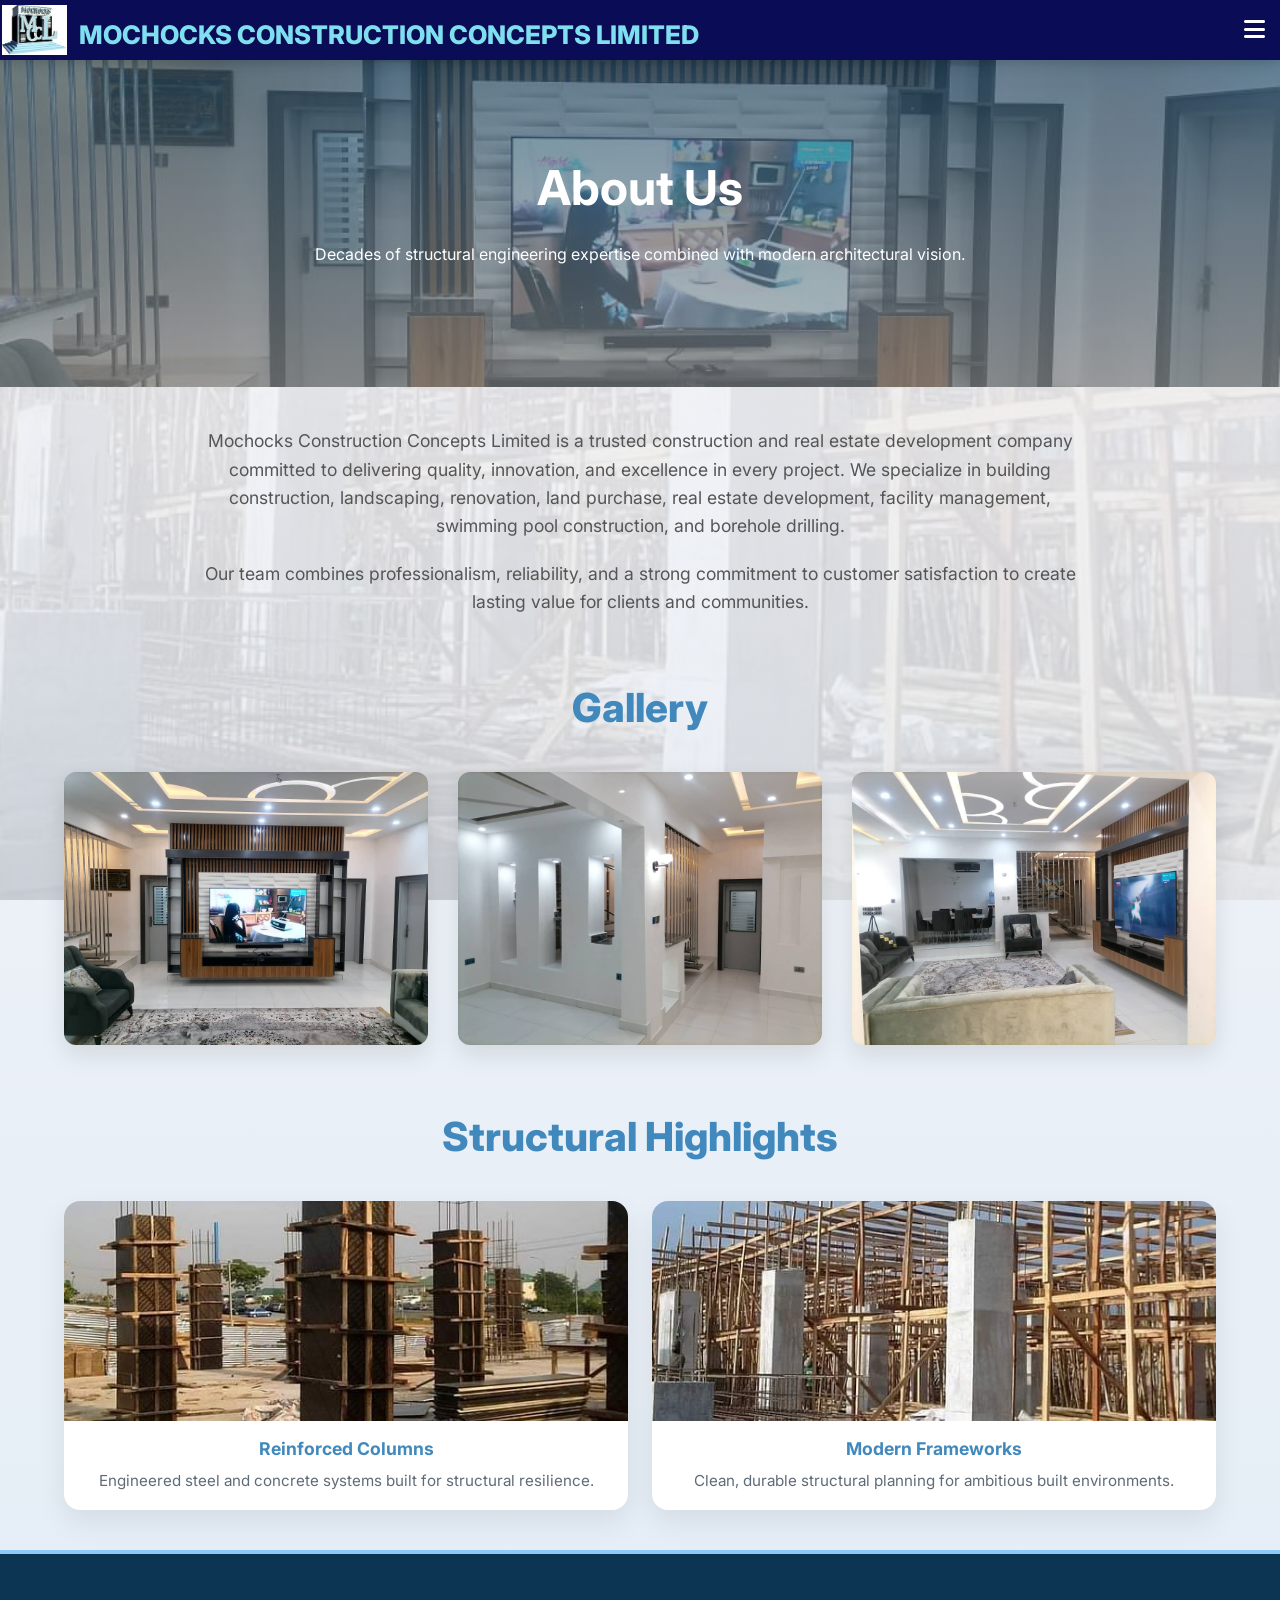
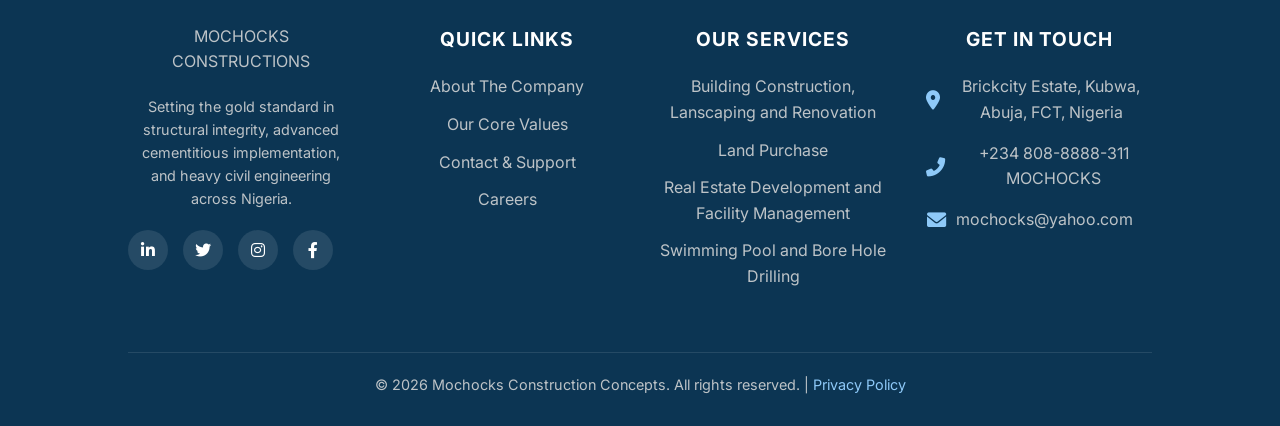
==== commit 7f3de1e9: "Fixed header (v3) Placed the header in an appropriate position" ====
--- a/about.html
+++ b/about.html
@@ -13,7 +13,7 @@
     <header>
         <a href="index.html" class="brand-link">
             <img src="com_logo.jpg" alt="Mochocks Construction Concepts Limited logo" class="brand-logo">
-            <span class="brand-label"><span class="brand-part-one">Mochocks Construction</span> <span class="brand-part-two">Concepts Limited</span></span>
+            <span class="brand-label">Mochocks Construction Concepts Limited</span>
         </a>
         <div class="nav-container">
             <div class="dropdown">
--- a/style.css
+++ b/style.css
@@ -1,491 +1,649 @@
-/* --- Base Variables & Reset --- */
-:root {
-    --nav-bg: #1A2530; --hero-bg: #2C3E50; --primary-blue: #005B96;
-    --accent-orange: #F39C12; --light-bg: #F4F7F6; --text-dark: #333333;
-    --text-light: #FFFFFF; --footer-bg: #111a22;
-}
-
-* { margin: 0; padding: 0; box-sizing: border-box; font-family: 'Inter', sans-serif; }
-
-body { line-height: 1.6; color: var(--text-dark); padding-top: 70px; background: #fff; text-align: left; }
-body.bg-light { background: var(--light-bg); }
-body.bg-contact {
-    min-height: 100vh;
-    background: linear-gradient(rgba(10, 24, 39, 0.72), rgba(10, 24, 39, 0.72)),
-                url('Home_pic.jpg') center/cover fixed;
-}
-
-/* Background helpers */
-.bg-alt { background-color: var(--light-bg); }
-.bg-dark { background-color: var(--nav-bg); color: var(--text-light); }
-.bg-dark .section-title { color: var(--text-light); }
-
-a { text-decoration: none; color: inherit; transition: 0.3s; }
-
-/* --- Navigation --- */
-header {
-    background-color: var(--nav-bg); padding: 0 5%;
-    display: flex; justify-content: space-between; align-items: center;
-    position: fixed; width: 100%; top: 0; z-index: 1000;
-    height: 70px; box-shadow: 0 2px 15px rgba(0,0,0,0.2);
-}
-.logo { color: var(--accent-orange); font-size: 1.4rem; font-weight: 800; }
-.logo span { color: var(--text-light); }
-.nav-container { display: flex; align-items: center; gap: 20px; }
-.nav-links { list-style: none; display: flex; gap: 20px; }
-.nav-links li a { color: var(--text-light); font-weight: 600; }
-.nav-links li a:hover { color: var(--accent-orange); }
-
-/* --- Dropdown --- */
-.dropdown { position: relative; display: inline-block; }
-.dropbtn {
-    background: var(--accent-orange); color: var(--nav-bg); padding: 2px 7px;
-    font-size: 14px; border: none; cursor: pointer; border-radius: 4px; font-weight: 700;
-}
-.dropdown-content {
-    display: none; position: absolute; right: 0; background-color: #f9f9f9;
-    min-width: 160px; box-shadow: 0px 8px 16px rgba(0,0,0,0.2); z-index: 1; border-radius: 4px;
-}
-.dropdown-content a { color: #333; padding: 12px 16px; display: block; font-size: 14px; }
-.dropdown-content a:hover { background-color: #eee; color: var(--accent-orange); }
-.dropdown:hover .dropdown-content,
-.dropdown:focus-within .dropdown-content { display: block; }
-
-/* --- Page Headers --- */
-.page-header { text-align: center; color: white; }
-.page-header h1 { font-size: 3rem; margin-bottom: 15px; }
-
-.header-home {
-    background: linear-gradient(rgba(0,0,0,0.6), rgba(0,0,0,0.6)), url('Home_pic.jpg') center/cover;
-    height: 100vh; display: flex; flex-direction: column; justify-content: center; align-items: center;
-    padding: 0 20px; margin-top: -70px;
-}
-.header-home h1 { font-size: 4rem; text-transform: uppercase; letter-spacing: 2px; }
-
-.header-about { background: linear-gradient(rgba(0,91,150,0.8), rgba(0,91,150,0.8)), url('Gallery_pic.jpg') center/cover; padding: 120px 10%; }
-.header-values { background: linear-gradient(rgba(0,0,0,0.5), rgba(0,0,0,0.5)), url('Gallery_pic2.jpg') center/cover; padding: 120px 10%; }
-.header-services { background: linear-gradient(rgba(44,62,80,0.8), rgba(44,62,80,0.8)), url('Service_pic.jpg') center/cover; padding: 120px 10%; }
-
-/* --- Global Sections & Grids --- */
-section { padding: 80px 10%; }
-.section-title { text-align: center; font-size: 2.5rem; margin-bottom: 2rem; font-weight: 800; color: var(--nav-bg); }
-section p,
-section li,
-section h3,
-section h4 {
-    text-align: left;
-}
-section .section-title,
-section .card,
-section .image-card,
-section .contact-intro,
-section .contact-card {
-    text-align: center;
-}
-
-.grid-2 { display: grid; grid-template-columns: repeat(auto-fit, minmax(400px, 1fr)); gap: 40px; align-items: center; }
-.grid-3 { display: grid; grid-template-columns: repeat(auto-fit, minmax(300px, 1fr)); gap: 30px; margin-top: 40px; }
-.grid-4 { display: grid; grid-template-columns: repeat(auto-fit, minmax(200px, 1fr)); gap: 40px; }
-
-/* --- Cards --- */
-.card {
-    background: white; padding: 40px 30px; border-radius: 12px; text-align: center;
-    box-shadow: 0 10px 30px rgba(0,0,0,0.05); transition: 0.3s; border-bottom: 4px solid var(--accent-orange);
-}
-.card:hover { transform: translateY(-5px); }
-.card-services { background: #F4F7F6; border-bottom: none; box-shadow: 0 5px 15px rgba(0,0,0,0.05); text-align: left; }
-.card-services:hover { box-shadow: 0 10px 25px rgba(0,0,0,0.1); }
-
-/* --- Buttons --- */
-.btn {
-    padding: 15px 35px; background: var(--accent-orange); color: var(--nav-bg);
-    font-weight: 800; border-radius: 5px; display: inline-block; border: none; cursor: pointer; text-transform: uppercase;
-}
-.btn:hover { background: #e67e22; transform: translateY(-3px); }
-.btn-outline { background: transparent; border: 2px solid var(--accent-orange); color: var(--accent-orange); }
-.btn-outline:hover { background: var(--accent-orange); color: var(--nav-bg); }
-
-/* --- Image Showcase --- */
-.image-grid {
-    display: grid;
-    grid-template-columns: repeat(auto-fit, minmax(240px, 1fr));
-    gap: 24px;
-    margin-top: 30px;
-}
-.image-card {
-    background: #fff;
-    border-radius: 16px;
-    overflow: hidden;
-    box-shadow: 0 12px 30px rgba(0,0,0,0.08);
-}
-.image-card img {
-    width: 100%;
-    height: 220px;
-    object-fit: cover;
-    display: block;
-}
-.image-card h4 {
-    padding: 14px 16px 6px;
-    color: var(--nav-bg);
-    font-size: 1.1rem;
-}
-.image-card p {
-    padding: 0 16px 16px;
-    color: #5f6b76;
-    font-size: 0.95rem;
-}
-
-/* --- Expanded Footer --- */
-footer { background-color: var(--footer-bg); color: #bdc3c7; padding: 70px 10% 30px; border-top: 4px solid var(--accent-orange); }
-.footer-col h4 { color: var(--text-light); font-size: 1.2rem; margin-bottom: 20px; text-transform: uppercase; letter-spacing: 1px; }
-.footer-col ul { list-style: none; }
-.footer-col ul li { margin-bottom: 12px; }
-.footer-col ul li a:hover { color: var(--accent-orange); padding-left: 5px; }
-.footer-contact-info p { display: flex; align-items: center; gap: 10px; margin-bottom: 15px; }
-.footer-contact-info i { color: var(--accent-orange); font-size: 1.2rem; width: 20px; }
-.social-links { display: flex; gap: 15px; margin-top: 20px; }
-.social-links a { display: inline-flex; align-items: center; justify-content: center; width: 40px; height: 40px; background: rgba(255,255,255,0.1); border-radius: 50%; color: white; transition: 0.3s; }
-.social-links a:hover { background: var(--accent-orange); color: var(--nav-bg); transform: translateY(-3px); }
-.footer-bottom { text-align: center; margin-top: 50px; padding-top: 20px; border-top: 1px solid rgba(255,255,255,0.1); font-size: 0.9rem; }
-
-/* --- Contact Page --- */
-.section-contact {
-    min-height: calc(100vh - 70px);
-    display: flex;
-    align-items: center;
-    justify-content: center;
-    padding: 110px 5% 80px;
-}
-
-.contact-shell {
-    width: min(1120px, 100%);
-    display: grid;
-    grid-template-columns: 1.05fr 0.95fr;
-    gap: 30px;
-}
-
-.contact-intro,
-.contact-card {
-    border-radius: 24px;
-    box-shadow: 0 20px 45px rgba(0, 0, 0, 0.18);
-}
-
-.contact-intro {
-    background: rgba(255, 255, 255, 0.92);
-    padding: 36px;
-    backdrop-filter: blur(8px);
-}
-
-.eyebrow {
-    display: inline-block;
-    margin-bottom: 12px;
-    padding: 7px 12px;
-    border-radius: 999px;
-    background: rgba(243, 156, 18, 0.16);
-    color: var(--primary-blue);
-    font-size: 0.8rem;
-    font-weight: 800;
-    letter-spacing: 0.12em;
-    text-transform: uppercase;
-}
-
-.contact-intro h1 {
-    font-size: 2.25rem;
-    line-height: 1.2;
-    margin-bottom: 12px;
-    color: var(--nav-bg);
-}
-
-.intro-copy,
-.card-copy {
-    color: #4f5d67;
-    font-size: 1rem;
-}
-
-.contact-list {
-    display: grid;
-    gap: 12px;
-    margin-top: 24px;
-}
-
-.contact-item {
-    display: flex;
-    align-items: center;
-    gap: 10px;
-    padding: 12px 14px;
-    border-radius: 12px;
-    background: #f6f9fb;
-    color: var(--nav-bg);
-}
-
-.contact-item i {
-    color: var(--accent-orange);
-    width: 18px;
-}
-
-.contact-card {
-    background: #ffffff;
-    padding: 36px;
-}
-
-.contact-card h2 {
-    font-size: 1.8rem;
-    margin-bottom: 8px;
-    color: var(--nav-bg);
-}
-
-.contact-card form {
-    display: flex;
-    flex-direction: column;
-    gap: 14px;
-    margin-top: 20px;
-}
-
-.contact-card input,
-.contact-card textarea {
-    width: 100%;
-    padding: 13px 14px;
-    border: 1px solid #d7dde2;
-    border-radius: 12px;
-    background: #f7f9fb;
-    font-size: 1rem;
-    color: var(--text-dark);
-}
-
-.contact-card input:focus,
-.contact-card textarea:focus {
-    outline: none;
-    border-color: var(--primary-blue);
-    box-shadow: 0 0 0 3px rgba(0, 91, 150, 0.15);
-}
-
-.contact-card textarea {
-    min-height: 120px;
-    resize: vertical;
-}
-
-.btn-block {
-    width: 100%;
-    text-align: center;
-    border-radius: 12px;
-    margin-top: 6px;
-}
-
-.chatbot-container {
-    position: fixed;
-    bottom: 24px;
-    right: 24px;
-    width: 340px;
-    background: #fff;
-    border-radius: 16px;
-    box-shadow: 0 20px 45px rgba(0, 0, 0, 0.22);
-    overflow: hidden;
-    z-index: 9999;
-    display: flex;
-    flex-direction: column;
-    border: 1px solid #e7e9ef;
-}
-
-.chat-header {
-    background: var(--primary-blue);
-    color: #fff;
-    padding: 14px 16px;
-    font-weight: 600;
-    display: flex;
-    justify-content: space-between;
-    align-items: center;
-}
-
-.chat-body {
-    height: 220px;
-    padding: 16px;
-    background: #f8fafc;
-    overflow-y: auto;
-}
-
-.message {
-    max-width: 86%;
-    padding: 10px 12px;
-    border-radius: 14px;
-    font-size: 0.92rem;
-    margin-bottom: 10px;
-}
-
-.msg-ai {
-    background: #e2f2fb;
-    color: var(--text-dark);
-}
-
-.chat-input-area {
-    display: flex;
-    padding: 12px 14px;
-    background: #fff;
-    border-top: 1px solid #eef2f6;
-}
-
-.chat-input-area input {
-    flex: 1;
-    padding: 10px 12px;
-    border: 1px solid #d7dde2;
-    border-radius: 999px;
-    outline: none;
-}
-
-.chat-input-area button {
-    background: var(--primary-blue);
-    color: #fff;
-    border: none;
-    padding: 0 14px;
-    margin-left: 10px;
-    border-radius: 999px;
-    cursor: pointer;
-}
-
-@media (max-width: 900px) {
-    .contact-shell {
-        grid-template-columns: 1fr;
-    }
-}
-
-@media (max-width: 640px) {
-    body {
-        padding-top: 90px;
-    }
-
-    header {
-        height: auto;
-        padding: 12px 5%;
-        flex-wrap: wrap;
-        gap: 10px;
-    }
-
-    .logo {
-        font-size: 1.05rem;
-        line-height: 1.2;
-    }
-
-    .nav-container {
-        width: 100%;
-        justify-content: space-between;
-        flex-wrap: wrap;
-        gap: 10px;
-    }
-
-    .nav-links {
-        width: 100%;
-        justify-content: space-between;
-    }
-
-    .dropdown {
-        width: auto;
-        align-self: flex-start;
-    }
-
-    .dropbtn {
-        width: auto;
-        min-width: 120px;
-        display: flex;
-        justify-content: center;
-        align-items: center;
-        padding: 8px 12px;
-        font-size: 13px;
-    }
-
-    .dropdown-content {
-        display: none;
-        position: absolute;
-        left: 0;
-        right: auto;
-        top: calc(100% + 6px);
-        width: min(180px, 78vw);
-        margin-top: 0;
-        border: 1px solid #e3e7eb;
-        border-radius: 10px;
-        overflow: hidden;
-    }
-
-    .dropdown-content a {
-        padding: 10px 12px;
-        font-size: 13px;
-    }
-
-    .header-home {
-        height: auto;
-        min-height: 85vh;
-        padding: 80px 16px 60px;
-        margin-top: -90px;
-    }
-
-    .header-home h1 {
-        font-size: 2.1rem;
-        line-height: 1.2;
-    }
-
-    .header-home p {
-        font-size: 1rem !important;
-        padding: 0 8px;
-    }
-
-    .page-header h1 {
-        font-size: 2.1rem;
-    }
-
-    section {
-        padding: 60px 5%;
-    }
-
-    .section-title {
-        font-size: 1.8rem;
-    }
-
-    section p,
-    section li,
-    section h3,
-    section h4 {
-        text-align: center;
-    }
-
-    .grid-2,
-    .grid-3,
-    .grid-4 {
-        grid-template-columns: 1fr;
-        gap: 20px;
-    }
-
-    .btn {
-        width: 100%;
-        text-align: center;
-        padding: 13px 18px;
-    }
-
-    .header-home > div {
-        flex-direction: column;
-        width: 100%;
-        gap: 12px !important;
-    }
-
-    .image-card img {
-        height: 180px;
-    }
-
-    .dropdown:hover .dropdown-content,
-    .dropdown:focus-within .dropdown-content {
-        display: block;
-    }
-
-    .section-contact {
-        padding: 90px 4% 90px;
-    }
-
-    .contact-intro,
-    .contact-card {
-        padding: 24px;
-    }
-
-    .chatbot-container {
-        width: calc(100% - 24px);
-        right: 12px;
-        left: 12px;
-        bottom: 12px;
-    }
-}
+/* --- Base Variables & Reset --- */
+:root {
+    --nav-bg: #4189bd; --hero-bg: #1B7CCB; --primary-blue: #2D7CB7;
+    --accent-orange: #8EC9F8; --light-bg: #EAF7FF; --text-dark: #1F2D3D;
+    --text-light: #FFFFFF; --footer-bg: #0C3553;
+}
+
+* { margin: 0; padding: 0; box-sizing: border-box; font-family: 'Inter', sans-serif; }
+
+body { line-height: 1.6; color: var(--text-dark); padding-top: 30px; background: linear-gradient(rgba(244, 244, 247, 0.932), rgba(213, 228, 243, 0.72)), url('Column_pic2.jpg') center/cover fixed; text-align: center; }
+body.bg-light { background: var(--light-bg); }
+body.bg-contact {
+    min-height: 100vh;
+    background: linear-gradient(rgba(218, 218, 221, 0.486), rgba(136, 145, 155, 0.72)),
+                url('Home_pic.jpg') center/cover fixed;
+}
+
+/* Background helpers */
+.bg-alt { background-color: var(--light-bg); }
+.bg-dark { background-color: var(--nav-bg); color: var(--text-light); }
+.bg-dark .section-title { color: var(--text-light); }
+
+a { text-decoration: none; color: inherit; transition: 0.3s; }
+
+/* --- Navigation --- */
+header {
+    background-color: #0a0c55; padding-left: 1px; padding-right: 15px;
+    display: flex; justify-content: space-between; align-items: center;
+    position: fixed; width: 100%; top: 0%; z-index: 1000;
+    height: 60px; box-shadow: 0 2px 15px rgba(0,0,0,0.2);
+}
+.brand-link { 
+    display: flex; align-items: center; gap: 12px; color: var(--text-light); font-weight: 700;
+}
+.brand-logo { 
+    height: 50px;
+    order: 1;
+    margin-right: 0px;
+    margin-left: 1px;
+    /*height: 70px; width: auto; display: block; border-radius: 8px;*/ }
+.brand-label {
+    background-color: #0a0c55;
+    padding-bottom: 0;
+    margin-bottom: 0;
+    text-align: end;
+    color: hwb(187 52% 3% / 0.952);
+    order: 3;
+    flex-basis: 100%;
+    display: flex;
+    margin-top: 10px;
+    font-weight: 800;
+    font-size: 1.6rem;
+    text-transform: uppercase;/*font-size: 2rem; white-space: nowrap; color: #c396c7;*/ }
+.brand-part-one { color: #46cddf; }
+.brand-part-two { color: #ffffff; padding-left: 6px; }
+.brand-link:hover .brand-label { color: #695fa1; }
+.brand-link:hover .brand-part-one { color: #15635f; }
+.brand-link:hover .brand-part-two { color: #b0e51e; }
+.nav-container { order: 2; }
+.nav-links { list-style: none; display: flex; gap: 20px; }
+.nav-links li a { color: var(--text-light); font-weight: 600; }
+.nav-links li a:hover { color: var(--accent-orange); }
+
+/* --- Dropdown --- */
+.dropdown { position: relative; display: inline-block; }
+.dropbtn {
+    background: none;
+    border: none;
+    color: white;
+    font-size: 1.5rem;
+    cursor: pointer;/*background: var(--nav-bg); color: var(--text-light); padding: 8px 15px;
+    font-size: 14px; border: 1px solid rgba(255,255,255,0.18); cursor: pointer; border-radius: 4px; font-weight: 700;*/
+}
+.dropdown-content {
+    display: none; position: absolute; right: 0; background-color: #EAF7FF;
+    min-width: 180px; box-shadow: 0px 8px 16px rgba(0,0,0,0.2); z-index: 1; border-radius: 4px;
+}
+.dropdown-content a { color: #1F2D3D; padding: 12px 16px; display: block; font-size: 14px; }
+.dropdown-content a:hover { background-color: #D8EEFF; color: #0E4F7C; }
+.dropdown:hover .dropdown-content,
+.dropdown:focus-within .dropdown-content { display: block; }
+
+/* --- Page Headers --- */
+.page-header { text-align: center; color: white; }
+.page-header h1 { font-size: 3rem; margin-bottom: 15px; }
+
+.header-home {
+    background: linear-gradient(rgba(83, 83, 83, 0.6), rgba(0,0,0,0.6)), url('Home_pic.jpg') center/cover;
+    height: 100vh; display: flex; flex-direction: column; justify-content: center; align-items: center;
+    padding: 0 20px; margin-top: -70px;
+}
+.header-home h1 { font-size: 4rem; text-transform: uppercase; letter-spacing: 2px; }
+
+.header-about { background: linear-gradient(rgba(33, 75, 104, 0.671), rgba(144, 148, 151, 0.61)), url('Gallery_pic.jpg') center/cover; padding: 120px 10%; }
+.header-values { background: linear-gradient(rgba(71, 70, 70, 0.219), rgba(0,0,0,0.5)), url('Gallery_pic2.jpg') center/cover; padding: 120px 10%; }
+.header-services { background: linear-gradient(rgba(44, 62, 80, 0.459), rgba(44,62,80,0.8)), url('Service_pic.jpg') center/cover; padding: 120px 10%; }
+
+/* --- Global Sections & Grids --- */
+section { padding: 40px 5%; }
+.section-title { text-align: center; font-size: 2.5rem; margin-bottom: 2rem; font-weight: 800; color: var(--nav-bg); }
+section p,
+section li,
+section h3,
+section h4 {
+    text-align: center;
+}
+section .section-title,
+section .card,
+section .image-card,
+section .contact-intro,
+section .contact-card {
+    text-align: center;
+}
+
+.grid-2 { display: grid; grid-template-columns: repeat(auto-fit, minmax(400px, 1fr)); gap: 40px; align-items: center; }
+.grid-3 {  display: grid; grid-template-columns: repeat(auto-fit, minmax(250px, 1fr)); gap: 30px; margin-top: 30px; /*display: grid; grid-template-columns: repeat(auto-fit, minmax(300px, 1fr)); gap: 30px; margin-top: 40px; */}
+.grid-4 { display: grid; grid-template-columns: repeat(auto-fit, minmax(200px, 1fr)); gap: 40px; }
+
+/* --- Cards --- */
+.card {
+    padding: 30px; background: white; border-radius: 8px; box-shadow: 0 4px 6px rgba(0,0,0,0.1); text-align: center;/*background: white; padding: 40px 30px; border-radius: 12px; text-align: center;
+    box-shadow: 0 10px 30px rgba(0,0,0,0.05); transition: 0.3s; border-bottom: 4px solid var(--accent-orange);*/
+}
+.card:hover { transform: translateY(-5px); }
+.card-services { background: #F4F7F6; border-bottom: none; box-shadow: 0 5px 15px rgba(0,0,0,0.05); text-align: left; }
+.card-services:hover { box-shadow: 0 10px 25px rgba(0,0,0,0.1); }
+
+/* --- Buttons --- */
+.btn {
+    padding: 15px 35px; background: var(--accent-orange); color: #162f50;
+    font-weight: 800; border-radius: 5px; display: inline-block; border: none; cursor: pointer; text-transform: uppercase;
+}
+.btn:hover { background: #faa459; transform: translateY(-3px); }
+.btn-outline { background: transparent; border: 1px solid var(--accent-orange); color: #61cfe2; }
+.btn-outline:hover { background: #faa459;  border: 1px solid #0a0c55; color: #0a0c55; }
+
+/* --- Image Showcase --- */
+.image-grid {
+    display: grid;
+    grid-template-columns: repeat(auto-fit, minmax(240px, 1fr));
+    gap: 24px;
+    margin-top: 30px;
+}
+.image-card {
+    background: #fff;
+    border-radius: 16px;
+    overflow: hidden;
+    box-shadow: 0 12px 30px rgba(0,0,0,0.08);
+}
+.image-card img {
+    width: 100%;
+    height: 220px;
+    object-fit: cover;
+    display: block;
+}
+.image-card h4 {
+    padding: 14px 16px 6px;
+    color: var(--nav-bg);
+    font-size: 1.1rem;
+}
+.image-card p {
+    padding: 0 16px 16px;
+    color: #5f6b76;
+    font-size: 0.95rem;
+}
+.slideshow {
+    position: relative;
+    width: 100%;
+    height: 220px;
+    overflow: hidden;
+}
+.slideshow img {
+    position: absolute;
+    inset: 0;
+    width: 90%;
+    height: 90%;
+    margin: auto;
+    object-fit: cover;
+    opacity: 0;
+    animation: slideshowFade 20s ease-in-out infinite;
+    border-radius: 12px;
+}
+.slideshow img:nth-child(1) { animation-delay: 0s; }
+.slideshow img:nth-child(2) { animation-delay: 10s; }
+.slideshow img:nth-child(3) { animation-delay: 20s; }
+.slideshow img:nth-child(4) { animation-delay: 30s; }
+.slideshow img:nth-child(5) { animation-delay: 40s; }
+
+@keyframes slideshowFade {
+    0%, 75% {
+        opacity: 0;
+    }
+    8%, 75% {
+        opacity: 1;
+    }
+    76%, 100% {
+        opacity: 0;
+    }
+}
+
+.slideshow-single {
+    position: relative;
+    width: 100%;
+    aspect-ratio: 4 / 3;
+    overflow: hidden;
+}
+.slideshow-single img {
+    position: absolute;
+    inset: 0;
+    width: 100%;
+    height: 100%;
+    object-fit: cover;
+    opacity: 0;
+    animation: slideshowFade 24s ease-in-out infinite;
+}
+.slideshow-single img:nth-child(1) { animation-delay: 0s; }
+.slideshow-single img:nth-child(2) { animation-delay: 12s; }
+
+@keyframes slideshowFade {
+    0% {
+        opacity: 0;
+    }
+    50% {
+        opacity: 1;
+    }
+    100% {
+        opacity: 0;
+    }
+}
+
+/* --- Expanded Footer --- */
+footer { background-color: var(--footer-bg); color: #bdc3c7; padding: 70px 10% 30px; border-top: 4px solid var(--accent-orange); }
+.footer-col h4 { color: var(--text-light); font-size: 1.2rem; margin-bottom: 20px; text-transform: uppercase; letter-spacing: 1px; }
+.footer-col ul { list-style: none; }
+.footer-col ul li { margin-bottom: 12px; }
+.footer-col ul li a:hover { color: var(--accent-orange); padding-left: 5px; }
+.footer-contact-info p { display: flex; align-items: center; gap: 10px; margin-bottom: 15px; }
+.footer-contact-info i { color: var(--accent-orange); font-size: 1.2rem; width: 20px; }
+.social-links { display: flex; gap: 15px; margin-top: 20px; }
+.social-links a { display: inline-flex; align-items: center; justify-content: center; width: 40px; height: 40px; background: rgba(255,255,255,0.1); border-radius: 50%; color: white; transition: 0.3s; }
+.social-links a:hover { background: var(--accent-orange); color: var(--nav-bg); transform: translateY(-3px); }
+.footer-bottom { text-align: center; margin-top: 50px; padding-top: 20px; border-top: 1px solid rgba(255,255,255,0.1); font-size: 0.9rem; }
+
+/* --- Contact Page --- */
+.chatbot-launcher {
+    position: fixed; right: 24px; bottom: 24px; width: 56px; height: 56px;
+    border-radius: 50%; background: var(--nav-bg); color: var(--text-light);
+    display: flex; align-items: center; justify-content: center; cursor: grab;
+    box-shadow: 0 10px 25px rgba(0,0,0,0.25); z-index: 1200; font-size: 1.3rem;
+    touch-action: none; user-select: none; transition: transform 0.2s ease, box-shadow 0.2s ease;
+    animation: chatbotPulse 2.4s ease-in-out infinite;
+}
+.chatbot-launcher:hover { transform: scale(1.05); }
+.chatbot-launcher.active { display: none; }
+.chatbot-container {
+    position: fixed; right: 24px; bottom: 24px; width: 320px; max-width: calc(100vw - 32px);
+    background: #ffffff; border-radius: 20px; box-shadow: 0 15px 35px rgba(0,0,0,0.2);
+    overflow: hidden; display: none; flex-direction: column; z-index: 1200;
+    opacity: 0; transform: scale(0.96) translateY(8px); transition: opacity 0.25s ease, transform 0.25s ease;
+}
+.chatbot-container.active { display: flex !important; opacity: 1; transform: scale(1) translateY(0); visibility: visible; }
+.chatbot-container.dragging, .chatbot-launcher.dragging { cursor: grabbing; }
+.chat-header {
+    background: var(--nav-bg); color: var(--text-light); padding: 14px 16px;
+    display: flex; align-items: center; justify-content: space-between; cursor: grab;
+    touch-action: none; user-select: none;
+}
+.chat-body { padding: 16px; display: grid; gap: 10px; background: #f7fbff; min-height: 180px; }
+.typing-indicator {
+    display: flex; align-items: center; gap: 6px; opacity: 0; max-height: 0; overflow: hidden;
+    transition: opacity 0.2s ease, max-height 0.2s ease;
+}
+.typing-indicator.active { opacity: 1; max-height: 24px; }
+.typing-indicator span {
+    width: 8px; height: 8px; border-radius: 50%; background: #5fa8d3; animation: chatbotBounce 0.8s infinite ease-in-out;
+}
+.typing-indicator span:nth-child(2) { animation-delay: 0.15s; }
+.typing-indicator span:nth-child(3) { animation-delay: 0.3s; }
+
+@keyframes chatbotPulse {
+    0%, 100% { box-shadow: 0 10px 25px rgba(0,0,0,0.25); }
+    50% { box-shadow: 0 12px 28px rgba(65, 137, 189, 0.45); transform: scale(1.02); }
+}
+
+@keyframes chatbotBounce {
+    0%, 80%, 100% { transform: translateY(0); opacity: 0.55; }
+    40% { transform: translateY(-4px); opacity: 1; }
+}
+.chat-status { display: flex; align-items: center; gap: 8px; font-weight: 600; }
+.status-dot { width: 10px; height: 10px; border-radius: 50%; background: #2ecc71; }
+.chat-close { cursor: pointer; font-size: 1rem; }
+.chat-body { padding: 16px; display: grid; gap: 10px; background: #f7fbff; min-height: 180px; }
+.message { padding: 10px 12px; border-radius: 12px; font-size: 0.95rem; line-height: 1.5; }
+.msg-ai { background: #eaf5ff; color: #1f3550; }
+.chat-input-area { display: flex; gap: 8px; padding: 12px; border-top: 1px solid #e6edf4; background: #ffffff; }
+.chat-input-area input { flex: 1; border: 1px solid #d7dde2; border-radius: 999px; padding: 10px 12px; }
+.chat-input-area button { border: none; background: var(--nav-bg); color: var(--text-light); border-radius: 999px; padding: 10px 14px; cursor: pointer; }
+
+.section-contact {
+    min-height: calc(100vh - 70px);
+    display: flex;
+    align-items: center;
+    justify-content: center;
+    padding: 110px 5% 80px;
+}
+
+.contact-shell {
+    width: min(1120px, 100%);
+    display: grid;
+    grid-template-columns: 1.05fr 0.95fr;
+    gap: 30px;
+}
+
+.contact-intro,
+.contact-card {
+    border-radius: 24px;
+    box-shadow: 0 20px 45px rgba(0, 0, 0, 0.18);
+}
+
+.contact-intro {
+    background: rgba(255, 255, 255, 0.92);
+    padding: 36px;
+    backdrop-filter: blur(8px);
+}
+
+.eyebrow {
+    display: inline-block;
+    margin-bottom: 12px;
+    padding: 7px 12px;
+    border-radius: 999px;
+    background: rgba(243, 156, 18, 0.16);
+    color: var(--primary-blue);
+    font-size: 0.8rem;
+    font-weight: 800;
+    letter-spacing: 0.12em;
+    text-transform: uppercase;
+}
+
+.contact-intro h1 {
+    font-size: 2.25rem;
+    line-height: 1.2;
+    margin-bottom: 12px;
+    color: var(--nav-bg);
+}
+
+.intro-copy,
+.card-copy {
+    color: #4f5d67;
+    font-size: 1rem;
+}
+
+.contact-list {
+    display: grid;
+    gap: 12px;
+    margin-top: 24px;
+}
+
+.contact-item {
+    display: flex;
+    align-items: center;
+    gap: 10px;
+    padding: 12px 14px;
+    border-radius: 12px;
+    background: #f6f9fb;
+    color: var(--nav-bg);
+}
+
+.contact-item i {
+    color: var(--accent-orange);
+    width: 18px;
+}
+
+.contact-card {
+    background: #ffffff;
+    padding: 36px;
+}
+
+.contact-card h2 {
+    font-size: 1.8rem;
+    margin-bottom: 8px;
+    color: var(--nav-bg);
+}
+
+.contact-card form {
+    display: flex;
+    flex-direction: column;
+    gap: 14px;
+    margin-top: 20px;
+}
+
+.contact-card input,
+.contact-card textarea {
+    width: 100%;
+    padding: 13px 14px;
+    border: 1px solid #d7dde2;
+    border-radius: 12px;
+    background: #f7f9fb;
+    font-size: 1rem;
+    color: var(--text-dark);
+}
+
+.contact-card input:focus,
+.contact-card textarea:focus {
+    outline: none;
+    border-color: var(--primary-blue);
+    box-shadow: 0 0 0 3px rgba(0, 91, 150, 0.15);
+}
+
+.contact-card textarea {
+    min-height: 120px;
+    resize: vertical;
+}
+
+.btn-block {
+    width: 100%;
+    text-align: center;
+    border-radius: 12px;
+    margin-top: 6px;
+}
+
+.chatbot-container {
+    position: fixed;
+    bottom: 24px;
+    right: 24px;
+    width: 340px;
+    background: #fff;
+    border-radius: 16px;
+    box-shadow: 0 20px 45px rgba(0, 0, 0, 0.22);
+    overflow: hidden;
+    z-index: 9999;
+    display: flex;
+    flex-direction: column;
+    border: 1px solid #e7e9ef;
+}
+
+.chat-header {
+    background: var(--primary-blue);
+    color: #fff;
+    padding: 14px 16px;
+    font-weight: 600;
+    display: flex;
+    justify-content: space-between;
+    align-items: center;
+}
+
+.chat-body {
+    height: 220px;
+    padding: 16px;
+    background: #f8fafc;
+    overflow-y: auto;
+}
+
+.message {
+    max-width: 86%;
+    padding: 10px 12px;
+    border-radius: 14px;
+    font-size: 0.92rem;
+    margin-bottom: 10px;
+}
+
+.msg-ai {
+    background: #e2f2fb;
+    color: var(--text-dark);
+}
+
+.chat-input-area {
+    display: flex;
+    padding: 12px 14px;
+    background: #fff;
+    border-top: 1px solid #eef2f6;
+}
+
+.chat-input-area input {
+    flex: 1;
+    padding: 10px 12px;
+    border: 1px solid #d7dde2;
+    border-radius: 999px;
+    outline: none;
+}
+
+.chat-input-area button {
+    background: var(--primary-blue);
+    color: #fff;
+    border: none;
+    padding: 0 14px;
+    margin-left: 10px;
+    border-radius: 999px;
+    cursor: pointer;
+}
+
+@media (max-width: 900px) {
+    .contact-shell {
+        grid-template-columns: 1fr;
+    }
+}
+
+@media (max-width: 640px) {
+    body {
+        padding-top: 30px;
+    }
+
+    header {
+        height: 60px;
+        padding-right: 0;
+    }
+
+    .logo {
+        font-size: 1.05rem;
+        line-height: 1.2;
+    }
+
+    .nav-container {
+        width: 20%;
+        justify-content: space-between;
+        flex-wrap: wrap;
+        gap: 10px;
+        margin-left: auto;
+    }
+
+    .nav-links {
+        width: 100%;
+        justify-content: space-between;
+    }
+
+    .dropdown {
+        width: auto;
+        margin-left: auto;
+    }
+
+    .dropbtn {
+        width: auto;
+        min-width: 120px;
+        display: flex;
+        justify-content: center;
+        align-items: center;
+        padding: 8px 12px;
+        font-size: 13px;
+    }
+
+    .dropdown-content {
+        display: none;
+        position:absolute;
+        left: auto;
+        right: 12px;
+        top: calc(100% + 6px);
+        width: min(80px, 78vw);
+        margin-top: 0;
+        border: 1px solid #e3e7eb;
+        border-radius: 10px;
+        overflow: hidden;
+    }
+
+    .dropdown-content a {
+        padding: 10px 12px;
+        font-size: 13px;
+    }
+
+    .header-home {
+        height: auto;
+        min-height: 85vh;
+        padding: 80px 16px 60px;
+        margin-top: -90px;
+    }
+    .brand-label{
+        padding: 1px 0%;
+        font-size: 14px;
+    }
+    .brand-part-one{
+        height: auto;
+        flex-wrap: wrap;
+    }
+    .brand-part-two{
+        height: auto;
+        flex-wrap: wrap;
+    }
+
+    .header-home h1 {
+        font-size: 2.1rem;
+        line-height: 1.2;
+    }
+
+    .header-home p {
+        font-size: 1rem !important;
+        padding: 0 8px;
+    }
+
+    .page-header h1 {
+        font-size: 2.1rem;
+    }
+
+    section {
+        padding: 60px 5%;
+    }
+
+    .section-title {
+        font-size: 1.8rem;
+    }
+
+    section p,
+    section li,
+    section h3,
+    section h4 {
+        text-align: center;
+    }
+
+    .grid-2,
+    .grid-3,
+    .grid-4 {
+        grid-template-columns: 1fr;
+        gap: 20px;
+    }
+
+    .btn {
+        width: 100%;
+        text-align: center;
+        padding: 13px 18px;
+    }
+
+    .header-home > div {
+        flex-direction: column;
+        width: 100%;
+        gap: 12px !important;
+    }
+
+    .image-card img {
+        height: 180px;
+    }
+
+    .dropdown:hover .dropdown-content,
+    .dropdown:focus-within .dropdown-content {
+        display: block;
+    }
+
+    .section-contact {
+        padding: 90px 4% 90px;
+    }
+
+    .contact-intro,
+    .contact-card {
+        padding: 24px;
+    }
+
+    .chatbot-container {
+        width: calc(100% - 24px);
+        right: 12px;
+        left: 12px;
+        bottom: 12px;
+    }
+}
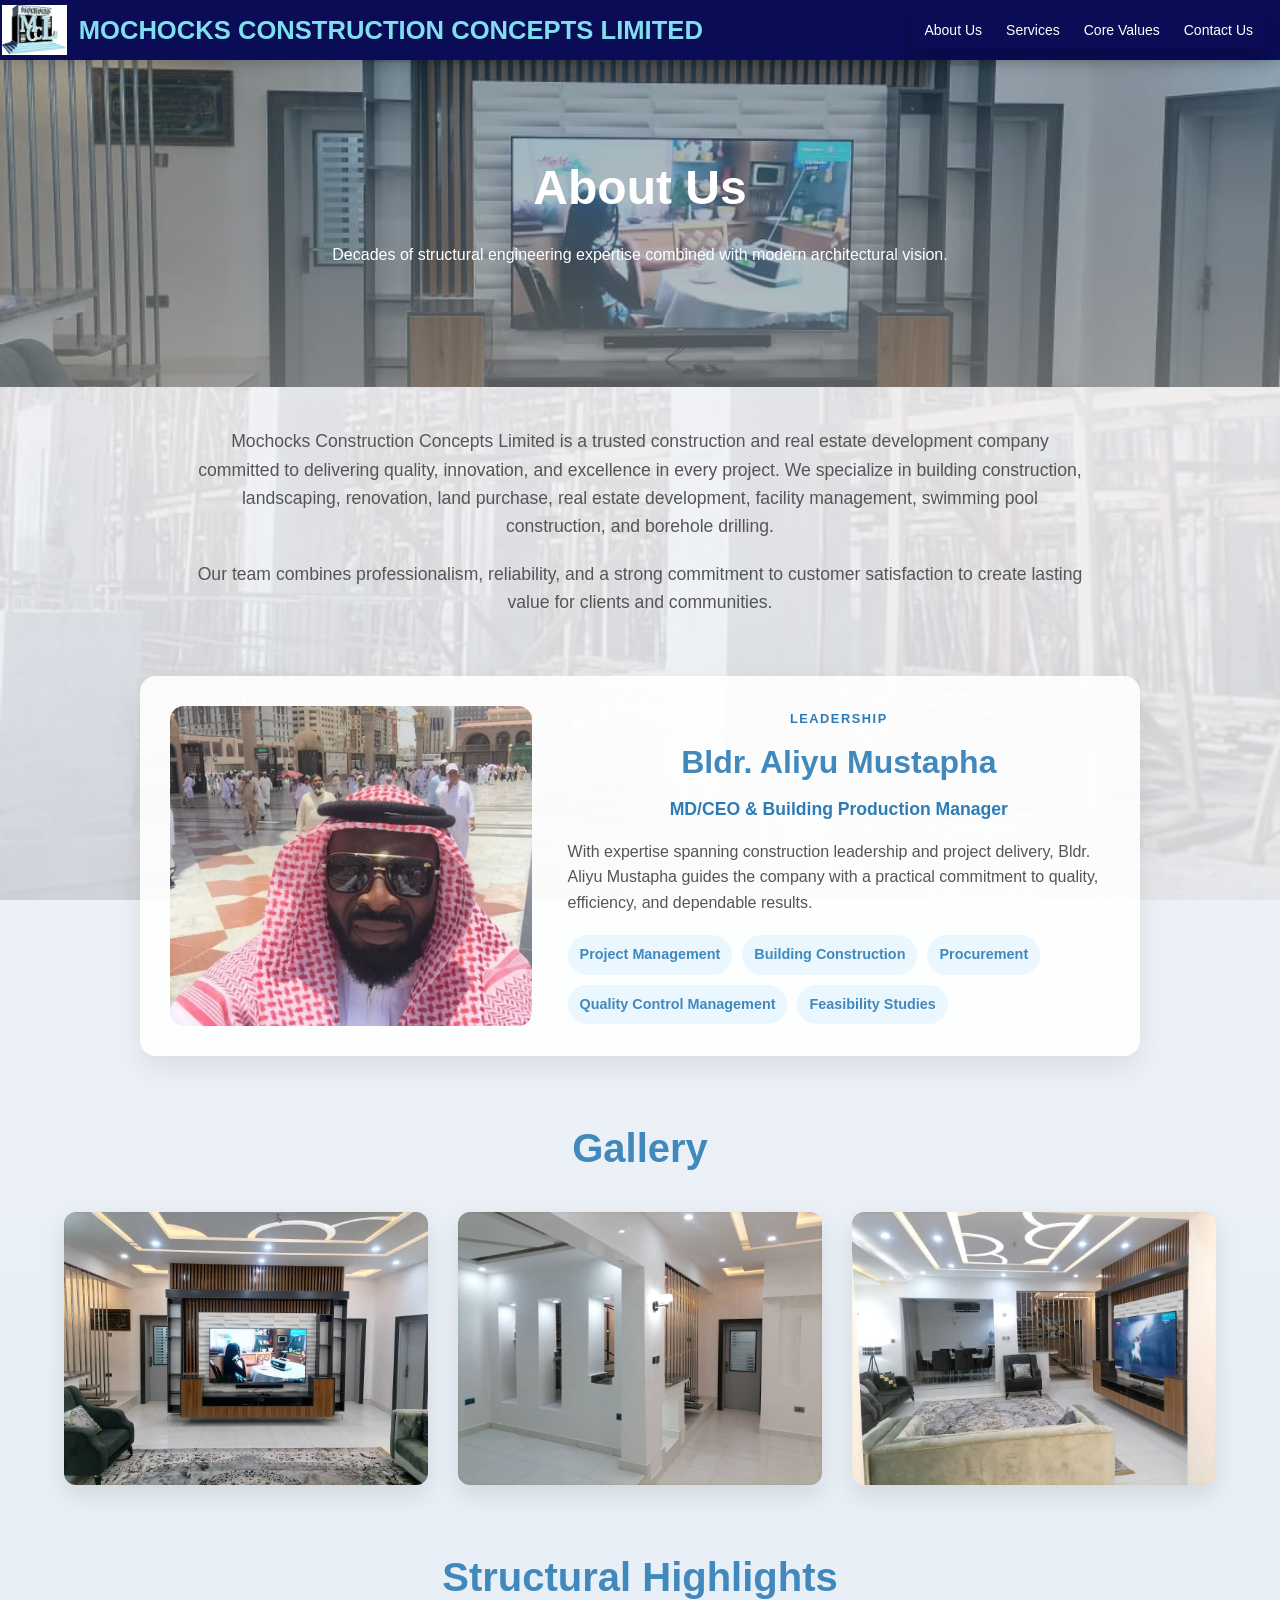
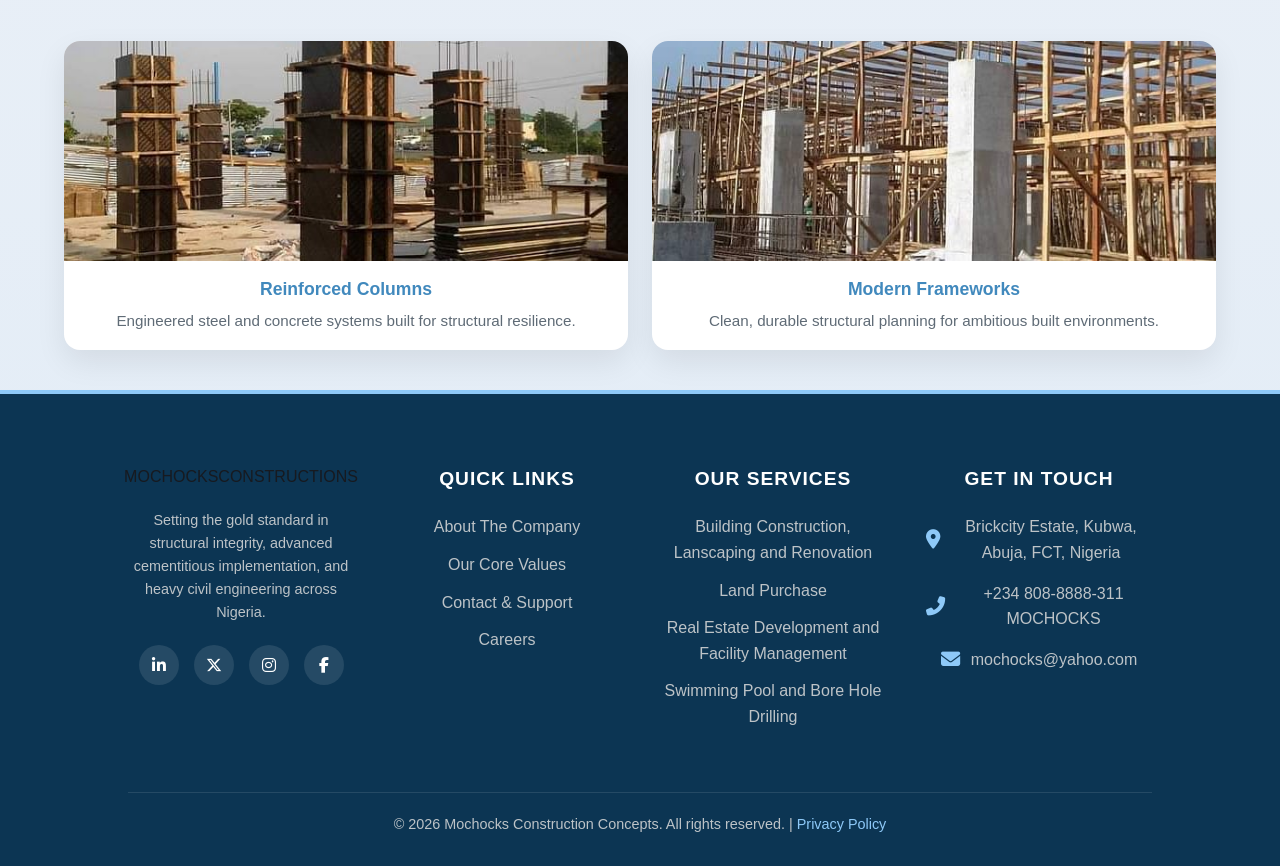
==== commit 03bd531d: "Update v3 Latest version of the website" ====
--- a/about.html
+++ b/about.html
@@ -5,8 +5,9 @@
     <meta name="viewport" content="width=device-width, initial-scale=1.0">
     <title>About Us | Mochocks Construction Concepts</title>
     <link href="https://fonts.googleapis.com/css2?family=Inter:wght@300;400;600;800&display=swap" rel="stylesheet">
-    <link rel="stylesheet" href="https://cdnjs.cloudflare.com/ajax/libs/font-awesome/6.0.0/css/all.min.css">
+    <link rel="stylesheet" href="https://cdnjs.cloudflare.com/ajax/libs/font-awesome/6.5.1/css/all.min.css">
     <link rel="stylesheet" href="style.css">
+    <script src="script.js" defer></script>
 </head>
 <body>
 
@@ -20,8 +21,8 @@
                 <button class="dropbtn" aria-label="Open menu"><i class="fas fa-bars"></i></button>
                 <div class="dropdown-content">
                     <a href="about.html">About Us</a>
+                    <a href="services.html">Services</a>
                     <a href="values.html">Core Values</a>
-                    <a href="services.html">Services</a>
                     <a href="contact.html">Contact Us</a>
                 </div>
             </div>
@@ -34,19 +35,38 @@
     </div>
 
     <section>
-        <div style="max-width: 900px; margin: 0 auto; font-size: 1.1rem; color: #555;">
-            <p style="margin-bottom: 20px;">Mochocks Construction Concepts Limited is a trusted construction and real estate development company committed to delivering quality, innovation, and excellence in every project. We specialize in building construction, landscaping, renovation, land purchase, real estate development, facility management, swimming pool construction, and borehole drilling.</p>
+        <div class="about-copy">
+            <p class="about-copy-lead">Mochocks Construction Concepts Limited is a trusted construction and real estate development company committed to delivering quality, innovation, and excellence in every project. We specialize in building construction, landscaping, renovation, land purchase, real estate development, facility management, swimming pool construction, and borehole drilling.</p>
             <p>Our team combines professionalism, reliability, and a strong commitment to customer satisfaction to create lasting value for clients and communities.</p>
         </div>
 
-        <h2 class="section-title" style="margin-top: 60px;">Gallery</h2>
-        <div class="grid-3">
-            <img src="Gallery_pic.jpg" alt="Construction Site" style="width: 100%; border-radius: 12px; box-shadow: 0 10px 25px rgba(0,0,0,0.1);">
-            <img src="Gallery_pic2.jpg" alt="Engineering Plans" style="width: 100%; border-radius: 12px; box-shadow: 0 10px 25px rgba(0,0,0,0.1);">
-            <img src="Gallery_pic3.jpg" alt="Heavy Machinery" style="width: 100%; border-radius: 12px; box-shadow: 0 10px 25px rgba(0,0,0,0.1);">
+        <div class="ceo-profile">
+            <div class="ceo-photo-wrap">
+                <img src="Founder.jpg" alt="Bldr. Aliyu Mustapha, MD/CEO and Building Production Manager" class="ceo-photo">
+            </div>
+            <div class="ceo-details">
+                <p class="ceo-eyebrow">Leadership</p>
+                <h2>Bldr. Aliyu Mustapha</h2>
+                <h3>MD/CEO &amp; Building Production Manager</h3>
+                <p>With expertise spanning construction leadership and project delivery, Bldr. Aliyu Mustapha guides the company with a practical commitment to quality, efficiency, and dependable results.</p>
+                <div class="qualification-list">
+                    <span>Project Management</span>
+                    <span>Building Construction</span>
+                    <span>Procurement</span>
+                    <span>Quality Control Management</span>
+                    <span>Feasibility Studies</span>
+                </div>
+            </div>
         </div>
 
-        <h2 class="section-title" style="margin-top: 60px;">Structural Highlights</h2>
+        <h2 class="section-title section-title-spaced">Gallery</h2>
+        <div class="grid-3">
+            <img class="gallery-image" src="Gallery_pic.jpg" alt="Construction Site">
+            <img class="gallery-image" src="Gallery_pic2.jpg" alt="Engineering Plans">
+            <img class="gallery-image" src="Gallery_pic3.jpg" alt="Heavy Machinery">
+        </div>
+
+        <h2 class="section-title section-title-spaced">Structural Highlights</h2>
         <div class="image-grid">
             <div class="image-card">
                 <img src="Column_pic.jpg" alt="Reinforced building column">
@@ -66,11 +86,11 @@
         <div class="grid-4">
             <!-- Column 1: Brand Info -->
             <div class="footer-col">
-                <div class="logo" style="margin-bottom: 20px;">MOCHOCKS<br><span>CONSTRUCTIONS</span></div>
-                <p style="font-size: 0.9rem; margin-bottom: 20px;">Setting the gold standard in structural integrity, advanced cementitious implementation, and heavy civil engineering across Nigeria.</p>
+                <div class="logo footer-logo">MOCHOCKS<br><span>CONSTRUCTIONS</span></div>
+                <p class="footer-description">Setting the gold standard in structural integrity, advanced cementitious implementation, and heavy civil engineering across Nigeria.</p>
                 <div class="social-links">
                     <a href="https://www.linkedin.com/in/bldr-aliyu-mustapha-863a98b1/?lipi=urn%3Ali%3Apage%3Ad_flagship3_profile_view_base_contact_details%3BDidrW4V2QxCbMGUSMFq9VA%3D%3D"><i class="fab fa-linkedin-in"></i></a>
-                    <a href="https://x.com/Mochocks?s=20"><i class="fab fa-twitter"></i></a>
+                    <a href="https://x.com/Mochocks?s=20"><i class="fab fa-x-twitter"></i></a>
                     <a href="https://www.instagram.com/mochocks_constructionconcepts?utm_source=ig_web_button_share_sheet&igsh=ZDNlZDc0MzIxNw=="><i class="fab fa-instagram"></i></a>
                     <a href="https://www.facebook.com/profile.php?id=100063784490298"><i class="fab fa-facebook-f"></i></a>
                 </div>
@@ -108,7 +128,7 @@
         </div>
 
         <div class="footer-bottom">
-            <p>&copy; 2026 Mochocks Construction Concepts. All rights reserved. | <a href="#" style="color: var(--accent-orange);">Privacy Policy</a></p>
+            <p>&copy; 2026 Mochocks Construction Concepts. All rights reserved. | <a href="#" class="privacy-link">Privacy Policy</a></p>
         </div>
     </footer>
 
--- a/style.css
+++ b/style.css
@@ -42,12 +42,10 @@
     background-color: #0a0c55;
     padding-bottom: 0;
     margin-bottom: 0;
-    text-align: end;
+    text-align: left;
     color: hwb(187 52% 3% / 0.952);
-    order: 3;
-    flex-basis: 100%;
-    display: flex;
-    margin-top: 10px;
+    order: 2;
+    margin-top: 0;
     font-weight: 800;
     font-size: 1.6rem;
     text-transform: uppercase;/*font-size: 2rem; white-space: nowrap; color: #c396c7;*/ }
@@ -56,6 +54,7 @@
 .brand-link:hover .brand-label { color: #695fa1; }
 .brand-link:hover .brand-part-one { color: #15635f; }
 .brand-link:hover .brand-part-two { color: #b0e51e; }
+.brand-link { order: 1; }
 .nav-container { order: 2; }
 .nav-links { list-style: none; display: flex; gap: 20px; }
 .nav-links li a { color: var(--text-light); font-weight: 600; }
@@ -68,30 +67,73 @@
     border: none;
     color: white;
     font-size: 1.5rem;
+    display: none;
     cursor: pointer;/*background: var(--nav-bg); color: var(--text-light); padding: 8px 15px;
     font-size: 14px; border: 1px solid rgba(255,255,255,0.18); cursor: pointer; border-radius: 4px; font-weight: 700;*/
 }
 .dropdown-content {
-    display: none; position: absolute; right: 0; background-color: #EAF7FF;
+    display: flex; position: static; background-color: transparent;
     min-width: 180px; box-shadow: 0px 8px 16px rgba(0,0,0,0.2); z-index: 1; border-radius: 4px;
 }
-.dropdown-content a { color: #1F2D3D; padding: 12px 16px; display: block; font-size: 14px; }
+.dropdown-content a { color: var(--text-light); padding: 8px 12px; display: block; font-size: 14px; }
 .dropdown-content a:hover { background-color: #D8EEFF; color: #0E4F7C; }
 .dropdown:hover .dropdown-content,
 .dropdown:focus-within .dropdown-content { display: block; }
 
+@media (min-width: 641px) {
+    .dropbtn {
+        display: none !important;
+    }
+
+    .dropdown-content {
+        display: flex !important;
+    }
+}
+
 /* --- Page Headers --- */
 .page-header { text-align: center; color: white; }
 .page-header h1 { font-size: 3rem; margin-bottom: 15px; }
 
 .header-home {
-    background: linear-gradient(rgba(83, 83, 83, 0.6), rgba(0,0,0,0.6)), url('Home_pic.jpg') center/cover;
+    background: #000;
     height: 100vh; display: flex; flex-direction: column; justify-content: center; align-items: center;
-    padding: 0 20px; margin-top: -70px;
+    padding: 0 20px; margin-top: -70px; position: relative; overflow: hidden;
+}
+.header-home::after {
+    content: '';
+    position: absolute;
+    inset: 0;
+    background: rgba(0, 0, 0, 0.52);
+    z-index: 1;
+}
+.header-home h1,
+.header-home .hero-subtitle,
+.header-home .hero-actions {
+    position: relative;
+    z-index: 2;
 }
 .header-home h1 { font-size: 4rem; text-transform: uppercase; letter-spacing: 2px; }
 
-.header-about { background: linear-gradient(rgba(33, 75, 104, 0.671), rgba(144, 148, 151, 0.61)), url('Gallery_pic.jpg') center/cover; padding: 120px 10%; }
+.hero-landing-slideshow {
+    position: absolute;
+    inset: 0;
+    z-index: 0;
+}
+.hero-landing-slide {
+    position: absolute;
+    inset: 0;
+    background-position: center;
+    background-size: cover;
+    opacity: 0;
+    transition: opacity 1.2s ease-in-out;
+}
+.hero-landing-slide.active { opacity: 1; }
+.hero-landing-slide-one { background-image: url('Home_pic.jpg'); }
+.hero-landing-slide-two { background-image: url('Home_pic2.jpg'); }
+.hero-landing-slide-three { background-image: url('Home_pic3.jpg'); }
+.hero-landing-slide-four { background-image: url('Home_pic4.jpg'); }
+
+.header-about { background: linear-gradient(rgba(33, 75, 104, 0.411), rgba(144, 148, 151, 0.61)), url('Gallery_pic.jpg') center/cover; padding: 120px 10%; }
 .header-values { background: linear-gradient(rgba(71, 70, 70, 0.219), rgba(0,0,0,0.5)), url('Gallery_pic2.jpg') center/cover; padding: 120px 10%; }
 .header-services { background: linear-gradient(rgba(44, 62, 80, 0.459), rgba(44,62,80,0.8)), url('Service_pic.jpg') center/cover; padding: 120px 10%; }
 
@@ -118,7 +160,7 @@
 
 /* --- Cards --- */
 .card {
-    padding: 30px; background: white; border-radius: 8px; box-shadow: 0 4px 6px rgba(0,0,0,0.1); text-align: center;/*background: white; padding: 40px 30px; border-radius: 12px; text-align: center;
+    padding: 30px; background: rgba(255, 255, 255, 0.808); border-radius: 8px; box-shadow: 0 4px 6px rgba(0,0,0,0.1); text-align: center;/*background: white; padding: 40px 30px; border-radius: 12px; text-align: center;
     box-shadow: 0 10px 30px rgba(0,0,0,0.05); transition: 0.3s; border-bottom: 4px solid var(--accent-orange);*/
 }
 .card:hover { transform: translateY(-5px); }
@@ -211,19 +253,20 @@
     height: 100%;
     object-fit: cover;
     opacity: 0;
-    animation: slideshowFade 24s ease-in-out infinite;
+    animation: aboutSlideshowFade 18s ease-in-out infinite;
 }
 .slideshow-single img:nth-child(1) { animation-delay: 0s; }
-.slideshow-single img:nth-child(2) { animation-delay: 12s; }
-
-@keyframes slideshowFade {
-    0% {
+.slideshow-single img:nth-child(2) { animation-delay: 6s; }
+.slideshow-single img:nth-child(3) { animation-delay: 12s; }
+
+@keyframes aboutSlideshowFade {
+    0%, 100% {
         opacity: 0;
     }
-    50% {
+    8%, 25% {
         opacity: 1;
     }
-    100% {
+    33%, 100% {
         opacity: 0;
     }
 }
@@ -234,9 +277,9 @@
 .footer-col ul { list-style: none; }
 .footer-col ul li { margin-bottom: 12px; }
 .footer-col ul li a:hover { color: var(--accent-orange); padding-left: 5px; }
-.footer-contact-info p { display: flex; align-items: center; gap: 10px; margin-bottom: 15px; }
+.footer-contact-info p { display: flex; align-items: center; justify-content: center; gap: 10px; margin-bottom: 15px; }
 .footer-contact-info i { color: var(--accent-orange); font-size: 1.2rem; width: 20px; }
-.social-links { display: flex; gap: 15px; margin-top: 20px; }
+.social-links { display: flex; justify-content: center; gap: 15px; margin-top: 20px; }
 .social-links a { display: inline-flex; align-items: center; justify-content: center; width: 40px; height: 40px; background: rgba(255,255,255,0.1); border-radius: 50%; color: white; transition: 0.3s; }
 .social-links a:hover { background: var(--accent-orange); color: var(--nav-bg); transform: translateY(-3px); }
 .footer-bottom { text-align: center; margin-top: 50px; padding-top: 20px; border-top: 1px solid rgba(255,255,255,0.1); font-size: 0.9rem; }
@@ -488,6 +531,360 @@
     cursor: pointer;
 }
 
+
+
+/* Photo adverts*/
+
+/* Container for the advertisement */
+.ad-carousel-container {
+  position: relative;
+  width: 100%;
+    max-width: none;
+    height: 70vh;
+  margin: 0 auto;
+  overflow: hidden;
+  background-color: #000;
+    border: 6px solid var(--nav-bg);
+    box-shadow: 0 12px 28px rgba(0,0,0,0.18);
+}
+
+/* Base state for all slides */
+.ad-slide {
+  position: absolute;
+  top: 0;
+  left: 0;
+  width: 100%;
+  height: 100%;
+  opacity: 0;
+    transition: opacity 1.2s ease-in-out;
+  z-index: 1;
+}
+
+/* Active slide currently being viewed */
+.ad-slide.active {
+  opacity: 1;
+  z-index: 2;
+}
+
+/* Slide that is exiting */
+.ad-slide.outgoing {
+  opacity: 0;
+  z-index: 1;
+}
+
+/* Make images cover the slide area cleanly */
+.ad-slide img {
+  width: 100%;
+  height: 100%;
+  object-fit: cover;
+}
+
+/* Brief information on the body of the photo */
+.ad-caption {
+  position: absolute;
+  bottom: 30px;
+  left: 50%;
+  transform: translateX(-50%);
+  background-color: rgba(0, 0, 0, 0.75);
+  color: #ffffff;
+  padding: 12px 24px;
+  border-radius: 4px;
+  font-family: sans-serif;
+  font-size: 16px;
+  text-align: center;
+  width: 80%;
+  max-width: 600px;
+}
+
+/* Next and Previous Buttons */
+.ad-nav-btn {
+  position: absolute;
+  top: 50%;
+  transform: translateY(-50%);
+  background-color: rgba(0, 0, 0, 0.5);
+  color: white;
+  border: none;
+  padding: 16px;
+  cursor: pointer;
+  z-index: 10;
+  font-size: 24px;
+  transition: background-color 0.3s ease;
+}
+
+.ad-nav-btn:hover {
+  background-color: rgba(0, 0, 0, 0.9);
+}
+
+.prev-btn {
+  left: 10px;
+}
+
+.next-btn {
+  right: 10px;
+}
+
+/* Photo adverts*/
+
+
+/* Universal Reset & Typography */
+* {
+    margin: 0;
+    padding: 0;
+    box-sizing: border-box;
+    font-family: -apple-system, BlinkMacSystemFont, 'Segoe UI', Roboto, Helvetica, Arial, sans-serif;
+}
+
+body {
+    color: #171a20;
+    overflow-x: hidden;
+    overflow-y: auto;
+}
+
+/* Header Styling */
+.site-header {
+    display: flex;
+    justify-content: space-between;
+    align-items: center;
+    padding: 16px 32px;
+    position: fixed;
+    top: 0;
+    left: 0;
+    width: 100%;
+    z-index: 100;
+    background-color: transparent;
+}
+
+.logo {
+    color: #171a20;
+    display: flex;
+    align-items: center;
+}
+
+.main-nav, .side-nav {
+    display: flex;
+    gap: 8px;
+}
+
+.site-header a:not(.logo) {
+    text-decoration: none;
+    color: #171a20;
+    font-weight: 500;
+    font-size: 14px;
+    padding: 8px 16px;
+    border-radius: 4px;
+    transition: background-color 0.3s ease;
+}
+
+/* Hover effect on navigation links */
+.site-header a:not(.logo):hover {
+    background-color: rgba(0, 0, 0, 0.05);
+}
+
+/* Scroll Snapping Architecture */
+.snap-container {
+    height: 100vh;
+    scroll-snap-type: y mandatory; /* Forces scroll to snap to sections */
+    overflow-y: scroll;
+    scroll-behavior: smooth;
+}
+
+/* Individual Sections */
+.hero-section {
+    height: 100vh;
+    width: 100vw;
+    scroll-snap-align: start; /* Alignment point for snapping */
+    display: flex;
+    flex-direction: column;
+    justify-content: space-between;
+    align-items: center;
+    padding-top: 16vh; /* Pushes title down slightly */
+    padding-bottom: 10vh; /* Pushes buttons up slightly */
+    background-size: cover;
+    background-position: center;
+    position: relative;
+}
+
+/* Typography for Section Text */
+.hero-content {
+    text-align: center;
+    animation: fadeUp 1s ease-out;
+}
+
+.hero-content h1 {
+    font-size: 40px;
+    font-weight: 500;
+    letter-spacing: -0.6px;
+    margin-bottom: 8px;
+}
+
+.hero-content p {
+    font-size: 14px;
+    font-weight: 400;
+    color: #393c41;
+}
+
+/* Button Layout & Styling */
+.hero-buttons {
+    display: flex;
+    gap: 24px;
+    z-index: 10;
+    animation: fadeUp 1.2s ease-out;
+}
+
+.btn {
+    text-decoration: none;
+    padding: 12px 24px;
+    border-radius: 4px;
+    font-size: 14px;
+    font-weight: 500;
+    width: 264px;
+    text-align: center;
+    backdrop-filter: blur(4px);
+    transition: all 0.3s ease;
+}
+
+/* Distinct contrast buttons */
+.btn.primary {
+    background-color: #f4f4f4;
+    color: #171a20;
+}
+
+.btn.secondary {
+    background-color: #171a20;
+    color: #ffffff;
+    opacity: 0.8;
+}
+
+.btn:hover {
+    opacity: 1;
+}
+
+/* Footer Styling */
+.site-footer {
+    position: absolute;
+    bottom: 20px;
+    display: flex;
+    justify-content: center;
+    gap: 16px;
+    width: 100%;
+}
+
+.site-footer a {
+    text-decoration: none;
+    color: #5c5e62;
+    font-size: 12px;
+    font-weight: 500;
+    transition: color 0.3s ease;
+}
+
+.site-footer a:hover {
+    color: #171a20;
+}
+
+/* Simple animation for text loading */
+@keyframes fadeUp {
+    from {
+        opacity: 0;
+        transform: translateY(20px);
+    }
+    to {
+        opacity: 1;
+        transform: translateY(0);
+    }
+}
+
+/* Responsive adjustments for mobile */
+@media screen and (max-width: 1024px) {
+    .main-nav {
+        display: none; /* Hide middle navigation on smaller screens */
+    }
+    .hero-buttons {
+        flex-direction: column;
+        gap: 16px;
+    }
+    .btn {
+        width: 90vw;
+        max-width: 340px;
+    }
+}
+/* Keep all your previous CSS, but update/add the following: */
+
+.hero-section {
+    height: 100vh;
+    width: 100vw;
+    display: flex;
+    flex-direction: column;
+    justify-content: space-between;
+    align-items: center;
+    padding-top: 16vh; 
+    padding-bottom: 12vh; /* Adjusted to make room for dots */
+    position: relative;
+    border-bottom: 6px solid var(--accent-orange);
+}
+
+/* Slideshow Architecture */
+.slideshow-container {
+    position: absolute;
+    top: 0;
+    left: 0;
+    width: 100%;
+    height: 100%;
+    z-index: -1; /* Pushes the images behind the text and buttons */
+    background-color: #000;
+}
+
+.slide {
+    position: absolute;
+    top: 0;
+    left: 0;
+    width: 100%;
+    height: 100%;
+    background-size: cover;
+    background-position: center;
+    opacity: 0; /* Hidden by default */
+    transition: opacity 1.2s ease-in-out; /* The smooth crossfade effect */
+}
+
+.slide.active {
+    opacity: 1; /* Only the active slide is visible */
+}
+
+/* Dynamic Text Animation */
+.hero-content.fade {
+    animation: fadeText 0.5s ease-in-out;
+}
+
+@keyframes fadeText {
+    0% { opacity: 0; transform: translateY(10px); }
+    100% { opacity: 1; transform: translateY(0); }
+}
+
+/* Slider Indicators (The Dots at the bottom) */
+.slide-indicators {
+    position: absolute;
+    bottom: 40px;
+    display: flex;
+    gap: 12px;
+    z-index: 10;
+}
+
+.dot {
+    height: 8px;
+    width: 8px;
+    background-color: #fff;
+    border-radius: 50%;
+    opacity: 0.5;
+    cursor: pointer;
+    transition: opacity 0.3s ease, transform 0.3s ease;
+}
+
+.dot.active {
+    opacity: 1;
+    transform: scale(1.3); /* Makes the active dot slightly larger */
+}
+/* mimicking something */
+
+
 @media (max-width: 900px) {
     .contact-shell {
         grid-template-columns: 1fr;
@@ -504,12 +901,17 @@
         padding-right: 0;
     }
 
+    .brand-link {
+        order: 1;
+    }
+
     .logo {
         font-size: 1.05rem;
         line-height: 1.2;
     }
 
     .nav-container {
+        order: 2;
         width: 20%;
         justify-content: space-between;
         flex-wrap: wrap;
@@ -622,6 +1024,20 @@
         gap: 12px !important;
     }
 
+    main .hero-section .hero-content {
+        max-width: 82%;
+        padding: 10px 16px;
+    }
+
+    main .hero-section .hero-content h1 {
+        font-size: 1.5rem;
+        margin-bottom: 6px;
+    }
+
+    main .hero-section .hero-content p {
+        font-size: 0.85rem;
+    }
+
     .image-card img {
         height: 180px;
     }
@@ -646,4 +1062,295 @@
         left: 12px;
         bottom: 12px;
     }
+}
+
+.slide-project-one {
+    background-image: url('Progress1.jpg');
+}
+
+.slide-project-two {
+    background-image: url('Progress2.jpg');
+}
+
+.slide-project-three {
+    background-image: url('Progress3.jpg');
+}
+
+.hero-subtitle {
+    font-size: 1.2rem;
+    margin-bottom: 30px;
+    max-width: 600px;
+}
+
+.hero-actions {
+    display: flex;
+    justify-content: center;
+    align-items: center;
+    gap: 20px;
+    flex-wrap: wrap;
+}
+
+.hero-button {
+    min-width: 190px;
+    text-align: center;
+}
+
+.building-projects-section .hero-buttons {
+    justify-content: center;
+}
+
+.building-projects-section .hero-section {
+    width: 100%;
+}
+
+.building-projects-section .hero-content {
+    max-width: min(90%, 760px);
+    padding: 18px 28px;
+    border-radius: 8px;
+    background: rgba(0, 0, 0, 0.62);
+    color: #ffffff;
+    text-shadow: 0 2px 4px rgba(0, 0, 0, 0.7);
+    z-index: 3;
+}
+
+.building-projects-section .hero-content h1,
+.building-projects-section .hero-content p {
+    color: #ffffff;
+}
+
+main .hero-section .hero-content {
+    max-width: min(90%, 760px);
+    padding: 18px 28px;
+    border-radius: 8px;
+    background: rgba(0, 0, 0, 0.62);
+    color: #ffffff;
+    text-shadow: 0 2px 4px rgba(0, 0, 0, 0.7);
+    z-index: 3;
+}
+
+main .hero-section .hero-content h1,
+main .hero-section .hero-content p {
+    color: #ffffff;
+}
+
+.about-summary-title {
+    font-size: 2.5rem;
+    color: var(--nav-bg);
+    margin-bottom: 20px;
+    font-weight: 800;
+}
+
+.about-summary-copy {
+    font-size: 1.1rem;
+    color: #555;
+    margin-bottom: 20px;
+    text-align: justify;
+}
+
+.slideshow-single {
+    width: 100%;
+    border-radius: 12px;
+    overflow: hidden;
+    box-shadow: 0 15px 30px rgba(0,0,0,0.1);
+}
+
+.slideshow-single img {
+    display: block;
+}
+
+.section-intro {
+    text-align: center;
+    max-width: 700px;
+    margin: 0 auto;
+    color: #555;
+}
+
+.value-icon {
+    font-size: 3rem;
+    color: var(--accent-orange);
+    margin-bottom: 20px;
+}
+
+.value-card-image {
+    display: block;
+    width: 100%;
+    height: 160px;
+    object-fit: cover;
+    margin: 0 auto 16px;
+    border-radius: 10px;
+}
+
+.card-copy-offset {
+    margin-top: 10px;
+}
+
+.section-action {
+    text-align: center;
+    margin-top: 40px;
+}
+
+.values-button {
+    color: var(--nav-bg);
+    border-color: var(--nav-bg);
+}
+
+.service-icon {
+    font-size: 2.5rem;
+    color: var(--primary-blue);
+    margin-bottom: 15px;
+}
+
+.service-title {
+    color: var(--primary-blue);
+    margin-bottom: 10px;
+}
+
+.cta-section {
+    text-align: center;
+    padding: 100px 10%;
+}
+
+.cta-title {
+    font-size: 2.5rem;
+    margin-bottom: 20px;
+}
+
+.cta-copy {
+    font-size: 1.2rem;
+    margin-bottom: 40px;
+    color: #bdc3c7;
+    max-width: 600px;
+    margin-left: auto;
+    margin-right: auto;
+}
+
+.about-copy {
+    max-width: 900px;
+    margin: 0 auto;
+    font-size: 1.1rem;
+    color: #555;
+}
+
+.about-copy-lead {
+    margin-bottom: 20px;
+}
+
+.ceo-profile {
+    display: grid;
+    grid-template-columns: minmax(240px, 0.8fr) minmax(0, 1.2fr);
+    gap: 36px;
+    align-items: center;
+    max-width: 1000px;
+    margin: 60px auto 0;
+    padding: 30px;
+    background: rgba(255, 255, 255, 0.9);
+    border-radius: 16px;
+    box-shadow: 0 12px 30px rgba(0, 0, 0, 0.08);
+}
+
+.ceo-photo-wrap {
+    overflow: hidden;
+    border-radius: 14px;
+}
+
+.ceo-photo {
+    display: block;
+    width: 100%;
+    height: 320px;
+    object-fit: cover;
+}
+
+.ceo-details {
+    text-align: left;
+}
+
+.ceo-eyebrow {
+    margin-bottom: 8px;
+    color: var(--primary-blue);
+    font-size: 0.8rem;
+    font-weight: 800;
+    letter-spacing: 0.12em;
+    text-transform: uppercase;
+}
+
+.ceo-details h2 {
+    margin-bottom: 6px;
+    color: var(--nav-bg);
+    font-size: 2rem;
+    text-align: center;
+}
+
+.ceo-details h3 {
+    margin-bottom: 16px;
+    color: var(--primary-blue);
+    font-size: 1.1rem;
+}
+
+.ceo-details > p:not(.ceo-eyebrow) {
+    color: #555;
+    text-align: left;
+}
+
+.qualification-list {
+    display: flex;
+    flex-wrap: wrap;
+    gap: 10px;
+    margin-top: 20px;
+}
+
+.qualification-list span {
+    padding: 8px 12px;
+    border-radius: 999px;
+    background: var(--light-bg);
+    color: var(--nav-bg);
+    font-size: 0.9rem;
+    font-weight: 600;
+}
+
+.section-title-spaced {
+    margin-top: 60px;
+}
+
+.gallery-image {
+    width: 100%;
+    border-radius: 12px;
+    box-shadow: 0 10px 25px rgba(0,0,0,0.1);
+}
+
+.service-card-title {
+    color: var(--primary-blue);
+    font-size: 1.4rem;
+    margin-bottom: 15px;
+}
+
+.value-icon-large {
+    font-size: 3.5rem;
+    color: var(--accent-orange);
+    margin-bottom: 20px;
+}
+
+.value-title {
+    color: var(--primary-blue);
+    font-size: 1.5rem;
+    margin-bottom: 15px;
+}
+
+.contact-gallery-section {
+    padding-top: 0;
+    padding-bottom: 60px;
+}
+
+.footer-logo {
+    margin-bottom: 20px;
+    justify-content: center;
+    text-align: center;
+}
+
+.footer-description {
+    font-size: 0.9rem;
+    margin-bottom: 20px;
+}
+
+.privacy-link {
+    color: var(--accent-orange);
 }
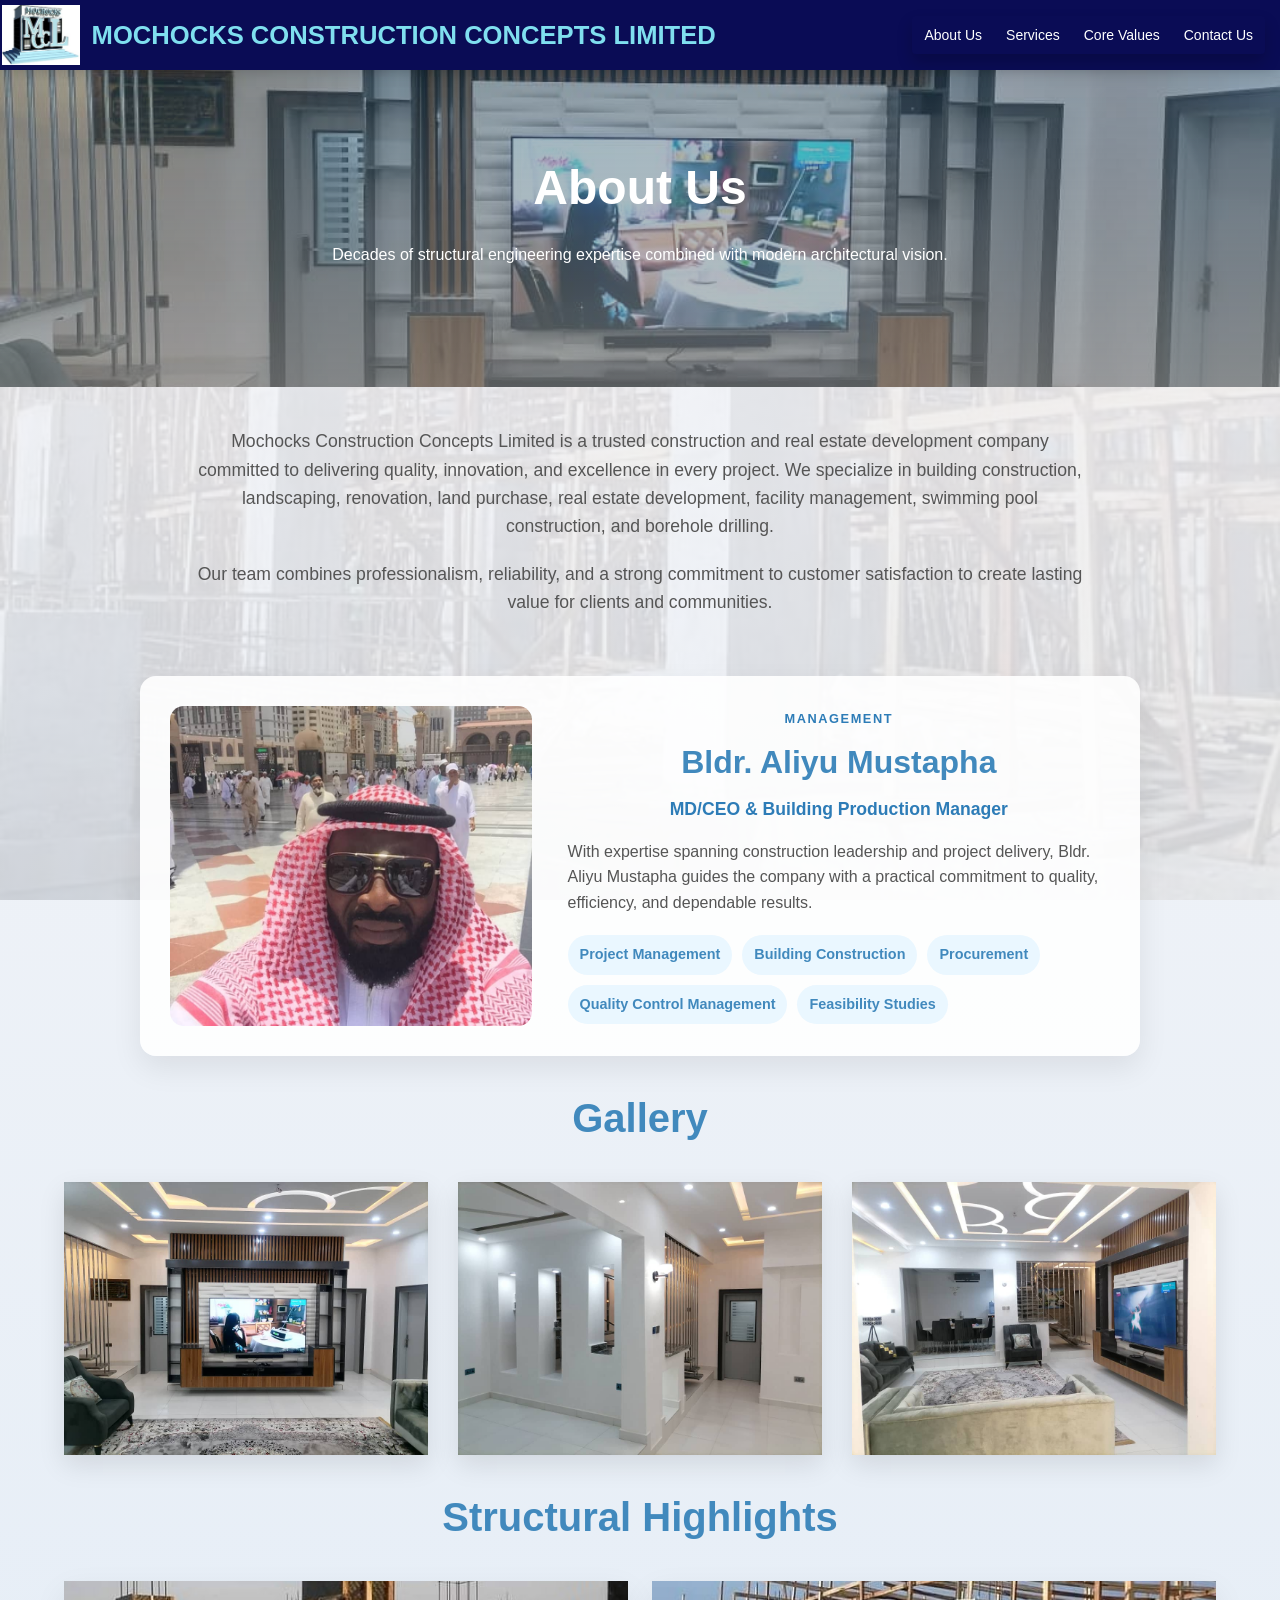
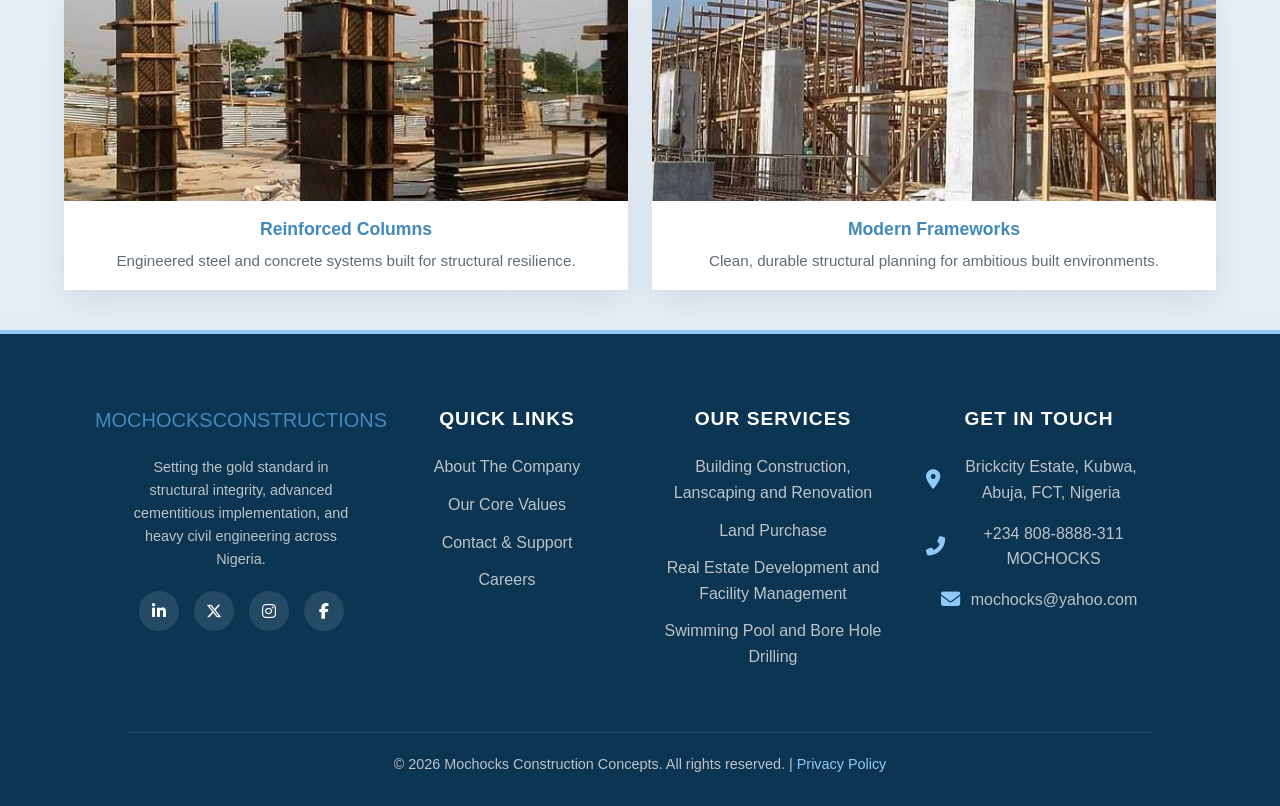
==== commit 011d27b7: "Chatbot fixed (v3) The chatbot is fixed for possible responses." ====
--- a/about.html
+++ b/about.html
@@ -45,7 +45,7 @@
                 <img src="Founder.jpg" alt="Bldr. Aliyu Mustapha, MD/CEO and Building Production Manager" class="ceo-photo">
             </div>
             <div class="ceo-details">
-                <p class="ceo-eyebrow">Leadership</p>
+                <p class="ceo-eyebrow">Management</p>
                 <h2>Bldr. Aliyu Mustapha</h2>
                 <h3>MD/CEO &amp; Building Production Manager</h3>
                 <p>With expertise spanning construction leadership and project delivery, Bldr. Aliyu Mustapha guides the company with a practical commitment to quality, efficiency, and dependable results.</p>
--- a/style.css
+++ b/style.css
@@ -6,6 +6,8 @@
 }
 
 * { margin: 0; padding: 0; box-sizing: border-box; font-family: 'Inter', sans-serif; }
+
+html { scroll-behavior: smooth; }
 
 body { line-height: 1.6; color: var(--text-dark); padding-top: 30px; background: linear-gradient(rgba(244, 244, 247, 0.932), rgba(213, 228, 243, 0.72)), url('Column_pic2.jpg') center/cover fixed; text-align: center; }
 body.bg-light { background: var(--light-bg); }
@@ -27,19 +29,19 @@
     background-color: #0a0c55; padding-left: 1px; padding-right: 15px;
     display: flex; justify-content: space-between; align-items: center;
     position: fixed; width: 100%; top: 0%; z-index: 1000;
-    height: 60px; box-shadow: 0 2px 15px rgba(0,0,0,0.2);
+    height: 70px; box-shadow: 0 2px 15px rgba(0,0,0,0.2);
 }
 .brand-link { 
     display: flex; align-items: center; gap: 12px; color: var(--text-light); font-weight: 700;
 }
 .brand-logo { 
-    height: 50px;
+    height: 60px;
     order: 1;
     margin-right: 0px;
     margin-left: 1px;
-    /*height: 70px; width: auto; display: block; border-radius: 8px;*/ }
+}
 .brand-label {
-    background-color: #0a0c55;
+    background-color: #0a0d5500;
     padding-bottom: 0;
     margin-bottom: 0;
     text-align: left;
@@ -48,7 +50,8 @@
     margin-top: 0;
     font-weight: 800;
     font-size: 1.6rem;
-    text-transform: uppercase;/*font-size: 2rem; white-space: nowrap; color: #c396c7;*/ }
+    text-transform: uppercase;
+}
 .brand-part-one { color: #46cddf; }
 .brand-part-two { color: #ffffff; padding-left: 6px; }
 .brand-link:hover .brand-label { color: #695fa1; }
@@ -68,8 +71,7 @@
     color: white;
     font-size: 1.5rem;
     display: none;
-    cursor: pointer;/*background: var(--nav-bg); color: var(--text-light); padding: 8px 15px;
-    font-size: 14px; border: 1px solid rgba(255,255,255,0.18); cursor: pointer; border-radius: 4px; font-weight: 700;*/
+    cursor: pointer;
 }
 .dropdown-content {
     display: flex; position: static; background-color: transparent;
@@ -139,7 +141,15 @@
 
 /* --- Global Sections & Grids --- */
 section { padding: 40px 5%; }
-.section-title { text-align: center; font-size: 2.5rem; margin-bottom: 2rem; font-weight: 800; color: var(--nav-bg); }
+
+.section-title, .about-summary-title, .cta-title {
+    font-size: 2.5rem;
+    margin-bottom: 2rem;
+    font-weight: 800;
+    color: var(--nav-bg);
+    text-align: center;
+}
+
 section p,
 section li,
 section h3,
@@ -155,13 +165,12 @@
 }
 
 .grid-2 { display: grid; grid-template-columns: repeat(auto-fit, minmax(400px, 1fr)); gap: 40px; align-items: center; }
-.grid-3 {  display: grid; grid-template-columns: repeat(auto-fit, minmax(250px, 1fr)); gap: 30px; margin-top: 30px; /*display: grid; grid-template-columns: repeat(auto-fit, minmax(300px, 1fr)); gap: 30px; margin-top: 40px; */}
+.grid-3 {  display: grid; grid-template-columns: repeat(auto-fit, minmax(250px, 1fr)); gap: 30px; margin-top: 30px; }
 .grid-4 { display: grid; grid-template-columns: repeat(auto-fit, minmax(200px, 1fr)); gap: 40px; }
 
 /* --- Cards --- */
 .card {
-    padding: 30px; background: rgba(255, 255, 255, 0.808); border-radius: 8px; box-shadow: 0 4px 6px rgba(0,0,0,0.1); text-align: center;/*background: white; padding: 40px 30px; border-radius: 12px; text-align: center;
-    box-shadow: 0 10px 30px rgba(0,0,0,0.05); transition: 0.3s; border-bottom: 4px solid var(--accent-orange);*/
+    padding: 30px; background: rgba(255, 255, 255, 0.808); border-radius: 0; box-shadow: 0 4px 6px rgba(0,0,0,0.1); text-align: center;
 }
 .card:hover { transform: translateY(-5px); }
 .card-services { background: #F4F7F6; border-bottom: none; box-shadow: 0 5px 15px rgba(0,0,0,0.05); text-align: left; }
@@ -185,7 +194,7 @@
 }
 .image-card {
     background: #fff;
-    border-radius: 16px;
+    border-radius: 0;
     overflow: hidden;
     box-shadow: 0 12px 30px rgba(0,0,0,0.08);
 }
@@ -220,7 +229,7 @@
     object-fit: cover;
     opacity: 0;
     animation: slideshowFade 20s ease-in-out infinite;
-    border-radius: 12px;
+    border-radius: 0;
 }
 .slideshow img:nth-child(1) { animation-delay: 0s; }
 .slideshow img:nth-child(2) { animation-delay: 10s; }
@@ -245,6 +254,7 @@
     width: 100%;
     aspect-ratio: 4 / 3;
     overflow: hidden;
+    border-radius: 0;
 }
 .slideshow-single img {
     position: absolute;
@@ -429,6 +439,7 @@
     flex-direction: column;
     gap: 14px;
     margin-top: 20px;
+    margin-bottom: 20px;
 }
 
 .contact-card input,
@@ -544,7 +555,6 @@
   margin: 0 auto;
   overflow: hidden;
   background-color: #000;
-    border: 6px solid var(--nav-bg);
     box-shadow: 0 12px 28px rgba(0,0,0,0.18);
 }
 
@@ -863,6 +873,8 @@
 .slide-indicators {
     position: absolute;
     bottom: 40px;
+    left: 50%;
+    transform: translateX(-50%);
     display: flex;
     gap: 12px;
     z-index: 10;
@@ -941,20 +953,29 @@
 
     .dropdown-content {
         display: none;
-        position:absolute;
-        left: auto;
-        right: 12px;
-        top: calc(100% + 6px);
-        width: min(80px, 78vw);
+        position: fixed;
+        left: 0;
+        right: auto;
+        top: 60px;
+        width: 30%;
+        height: 100%;
         margin-top: 0;
         border: 1px solid #e3e7eb;
-        border-radius: 10px;
+        border-radius: 0;
         overflow: hidden;
+        background-color: rgba(104, 150, 142, 0.938);
     }
 
     .dropdown-content a {
         padding: 10px 12px;
         font-size: 13px;
+    }
+
+    .dropdown-content a:hover,
+    .dropdown-content a:active,
+    .dropdown-content a:focus {
+        color: red !important;
+        background-color: white;
     }
 
     .header-home {
@@ -991,10 +1012,10 @@
     }
 
     section {
-        padding: 60px 5%;
-    }
-
-    .section-title {
+        padding: 40px 5%;
+    }
+
+    .section-title, .about-summary-title, .cta-title {
         font-size: 1.8rem;
     }
 
@@ -1024,21 +1045,29 @@
         gap: 12px !important;
     }
 
+    .hero-section .hero-content,
+    .building-projects-section .hero-content,
     main .hero-section .hero-content {
-        max-width: 82%;
-        padding: 10px 16px;
-    }
-
+        max-width: 80%;
+        padding: 8px 12px;
+    }
+
+    .hero-section .hero-content h1,
+    .building-projects-section .hero-content h1,
     main .hero-section .hero-content h1 {
-        font-size: 1.5rem;
-        margin-bottom: 6px;
-    }
-
+        font-size: 1.1rem;
+        margin-bottom: 4px;
+    }
+
+    .hero-section .hero-content p,
+    .building-projects-section .hero-content p,
     main .hero-section .hero-content p {
-        font-size: 0.85rem;
-    }
-
-    .image-card img {
+        font-size: 0.75rem;
+        line-height: 1.3;
+    }
+
+    .image-card img,
+    .slideshow {
         height: 180px;
     }
 
@@ -1048,7 +1077,7 @@
     }
 
     .section-contact {
-        padding: 90px 4% 90px;
+        padding: 60px 4% 60px;
     }
 
     .contact-intro,
@@ -1133,13 +1162,6 @@
     color: #ffffff;
 }
 
-.about-summary-title {
-    font-size: 2.5rem;
-    color: var(--nav-bg);
-    margin-bottom: 20px;
-    font-weight: 800;
-}
-
 .about-summary-copy {
     font-size: 1.1rem;
     color: #555;
@@ -1147,17 +1169,6 @@
     text-align: justify;
 }
 
-.slideshow-single {
-    width: 100%;
-    border-radius: 12px;
-    overflow: hidden;
-    box-shadow: 0 15px 30px rgba(0,0,0,0.1);
-}
-
-.slideshow-single img {
-    display: block;
-}
-
 .section-intro {
     text-align: center;
     max-width: 700px;
@@ -1165,19 +1176,13 @@
     color: #555;
 }
 
-.value-icon {
-    font-size: 3rem;
-    color: var(--accent-orange);
-    margin-bottom: 20px;
-}
-
 .value-card-image {
     display: block;
     width: 100%;
-    height: 160px;
+    height: 320px;
     object-fit: cover;
     margin: 0 auto 16px;
-    border-radius: 10px;
+    border-radius: 0;
 }
 
 .card-copy-offset {
@@ -1194,12 +1199,6 @@
     border-color: var(--nav-bg);
 }
 
-.service-icon {
-    font-size: 2.5rem;
-    color: var(--primary-blue);
-    margin-bottom: 15px;
-}
-
 .service-title {
     color: var(--primary-blue);
     margin-bottom: 10px;
@@ -1207,12 +1206,14 @@
 
 .cta-section {
     text-align: center;
-    padding: 100px 10%;
-}
-
+    padding: 60px 10%;
+}
+
+/* I added it*/
 .cta-title {
-    font-size: 2.5rem;
+    font-size: 2rem;
     margin-bottom: 20px;
+    color: var(--nav-bg);
 }
 
 .cta-copy {
@@ -1306,14 +1307,62 @@
     font-size: 0.9rem;
     font-weight: 600;
 }
+/*Added to control phone view*/
+/* Mobile View Overrides */
+@media (max-width: 768px) {
+    .ceo-profile {
+        display: flex;
+        flex-direction: column;
+        align-items: center;
+        /* Resets the 36px desktop grid gap so it doesn't apply between every text element */
+        gap: 0; 
+    }
+
+    /* Flattens the div so its children can be reordered individually alongside the photo */
+    .ceo-details {
+        display: contents;
+    }
+
+    .ceo-eyebrow {
+        order: 1;
+        margin-bottom: 16px; 
+    }
+
+    .ceo-photo-wrap {
+        order: 2;
+        width: 100%;
+        margin-bottom: 20px; /* Creates spacing before the H2 */
+    }
+
+    .ceo-details h2 {
+        order: 3;
+    }
+
+    .ceo-details h3 {
+        order: 4;
+        text-align: center; /* Centralizes the sub-heading */
+    }
+
+    .ceo-details > p:not(.ceo-eyebrow) {
+        order: 5;
+        text-align: center; /* Overrides the desktop left alignment */
+    }
+
+    .qualification-list {
+        order: 6;
+        justify-content: center; /* Centers the flex items */
+    }
+}
+/*Added to control phone view*/
+
 
 .section-title-spaced {
-    margin-top: 60px;
+    margin-top: 30px;
 }
 
 .gallery-image {
     width: 100%;
-    border-radius: 12px;
+    border-radius: 0;
     box-shadow: 0 10px 25px rgba(0,0,0,0.1);
 }
 
@@ -1323,12 +1372,6 @@
     margin-bottom: 15px;
 }
 
-.value-icon-large {
-    font-size: 3.5rem;
-    color: var(--accent-orange);
-    margin-bottom: 20px;
-}
-
 .value-title {
     color: var(--primary-blue);
     font-size: 1.5rem;
@@ -1344,6 +1387,8 @@
     margin-bottom: 20px;
     justify-content: center;
     text-align: center;
+    color: var(--nav-bg);
+    font-size: 1.25rem;
 }
 
 .footer-description {
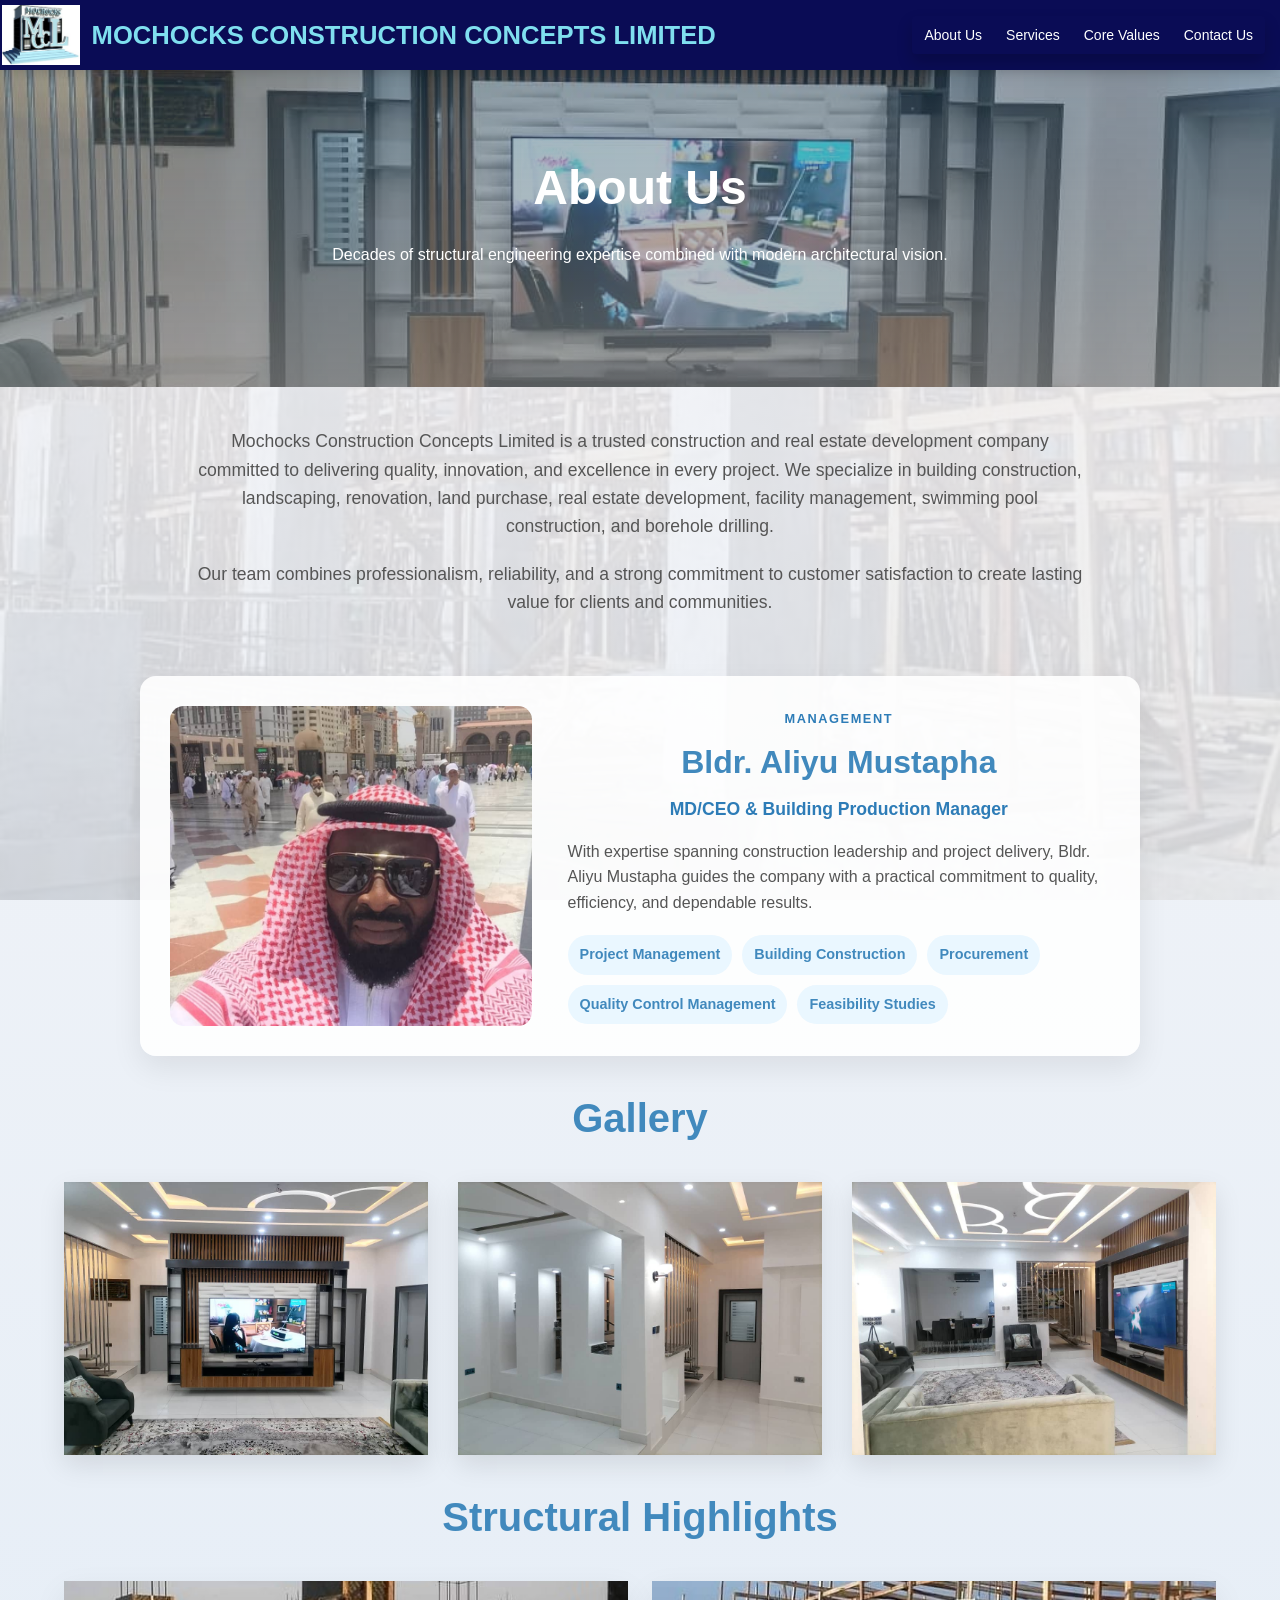
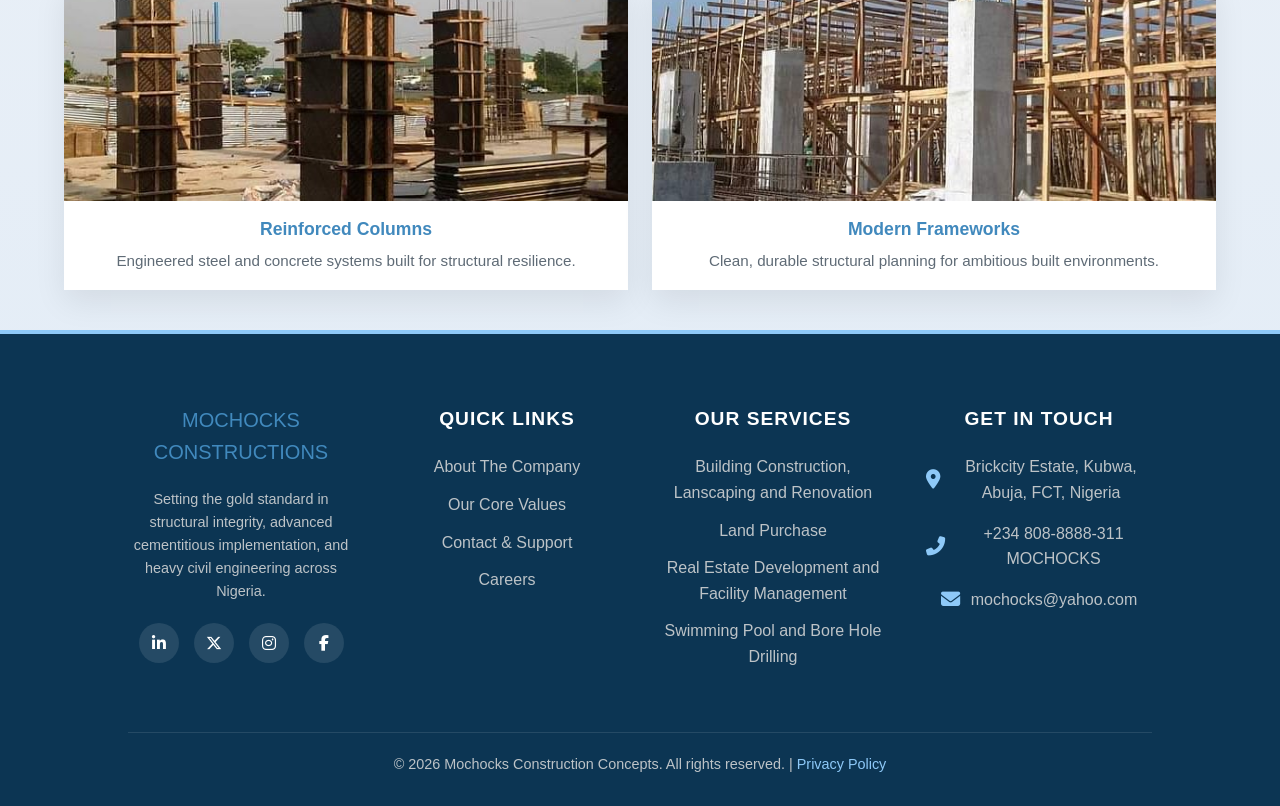
==== commit 711cc46c: "New version (V4) Final edit for deployment" ====
--- a/about.html
+++ b/about.html
@@ -86,7 +86,7 @@
         <div class="grid-4">
             <!-- Column 1: Brand Info -->
             <div class="footer-col">
-                <div class="logo footer-logo">MOCHOCKS<br><span>CONSTRUCTIONS</span></div>
+                <div class="footer-logo">MOCHOCKS CONSTRUCTIONS</div>
                 <p class="footer-description">Setting the gold standard in structural integrity, advanced cementitious implementation, and heavy civil engineering across Nigeria.</p>
                 <div class="social-links">
                     <a href="https://www.linkedin.com/in/bldr-aliyu-mustapha-863a98b1/?lipi=urn%3Ali%3Apage%3Ad_flagship3_profile_view_base_contact_details%3BDidrW4V2QxCbMGUSMFq9VA%3D%3D"><i class="fab fa-linkedin-in"></i></a>
--- a/style.css
+++ b/style.css
@@ -350,11 +350,11 @@
 .chat-input-area button { border: none; background: var(--nav-bg); color: var(--text-light); border-radius: 999px; padding: 10px 14px; cursor: pointer; }
 
 .section-contact {
-    min-height: calc(100vh - 70px);
+    min-height: calc(100vh - 100px);
     display: flex;
     align-items: center;
     justify-content: center;
-    padding: 110px 5% 80px;
+    padding: 70px 5% 40px;
 }
 
 .contact-shell {
@@ -958,7 +958,7 @@
         right: auto;
         top: 60px;
         width: 30%;
-        height: 100%;
+        height:auto;
         margin-top: 0;
         border: 1px solid #e3e7eb;
         border-radius: 0;
@@ -1077,12 +1077,12 @@
     }
 
     .section-contact {
-        padding: 60px 4% 60px;
+        padding: 30px 4% 30px;
     }
 
     .contact-intro,
     .contact-card {
-        padding: 24px;
+        padding: 20px;
     }
 
     .chatbot-container {
@@ -1213,7 +1213,7 @@
 .cta-title {
     font-size: 2rem;
     margin-bottom: 20px;
-    color: var(--nav-bg);
+    color: green;
 }
 
 .cta-copy {
